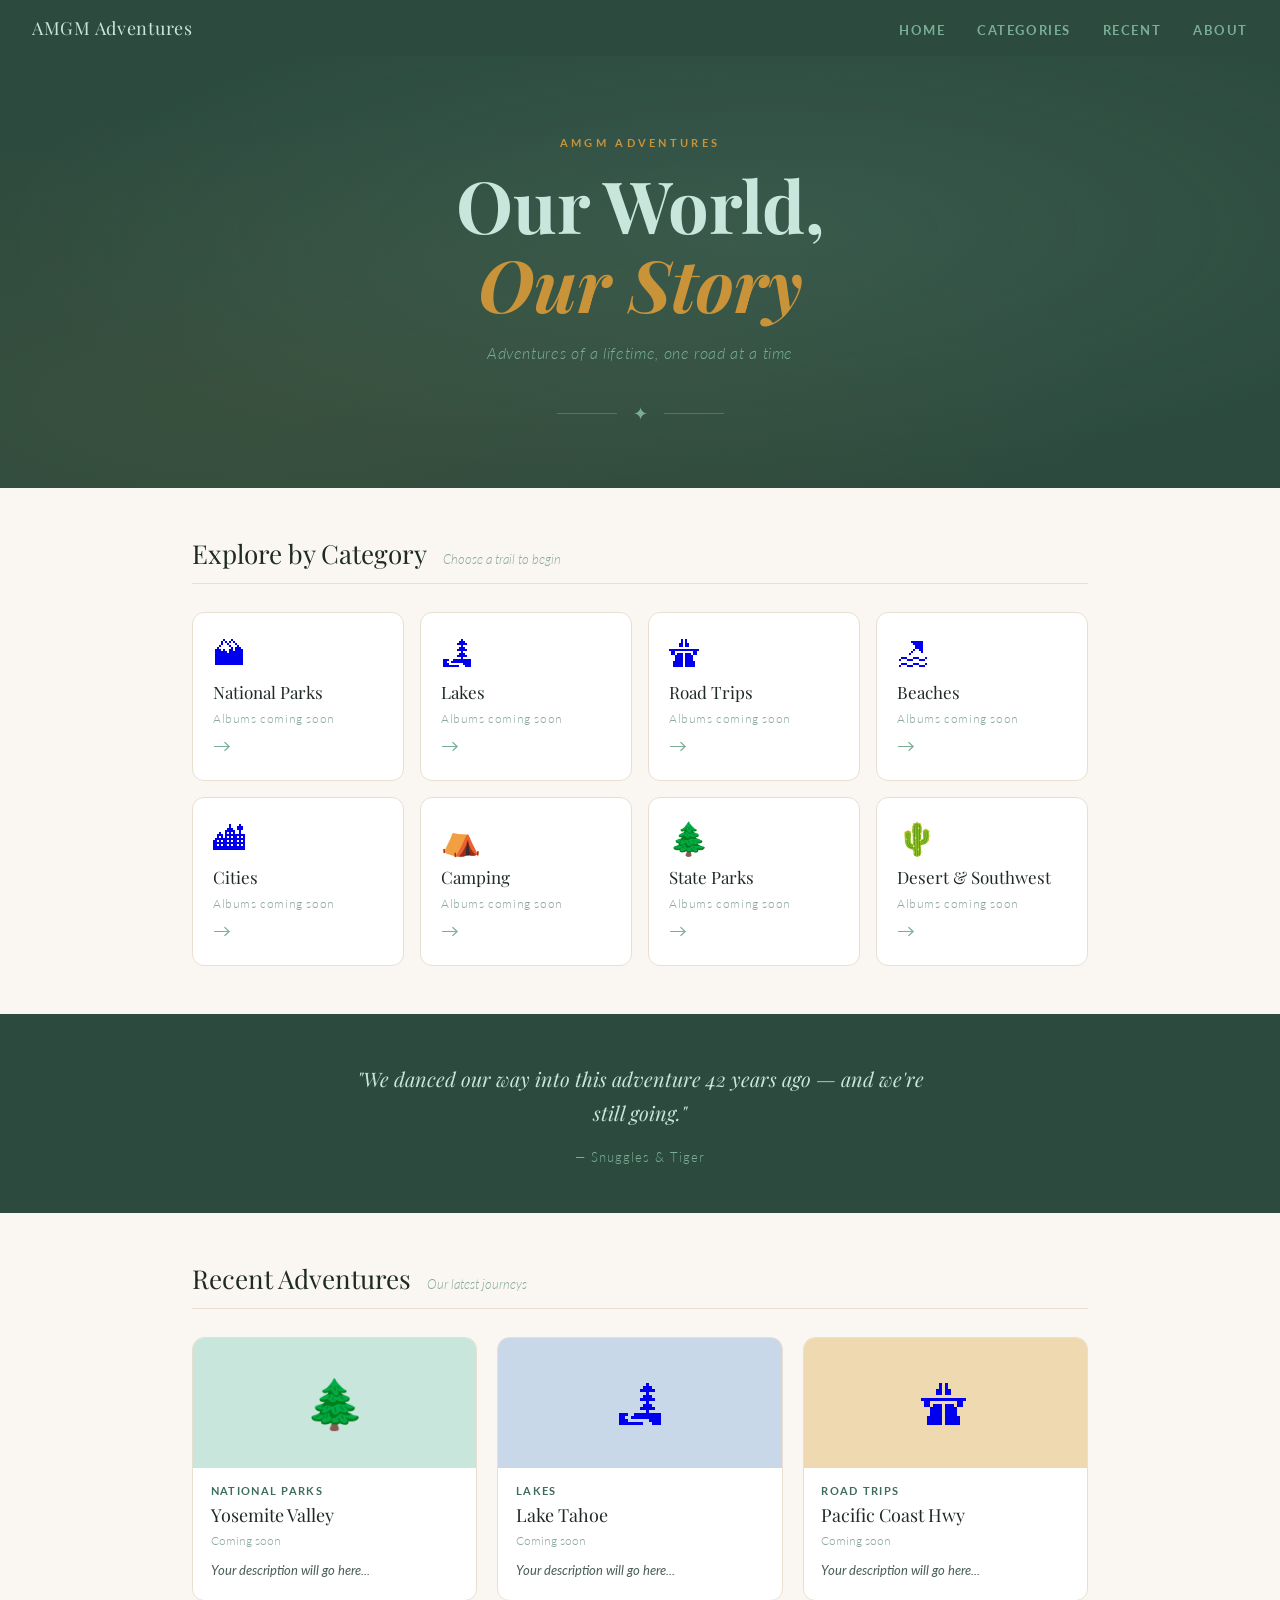
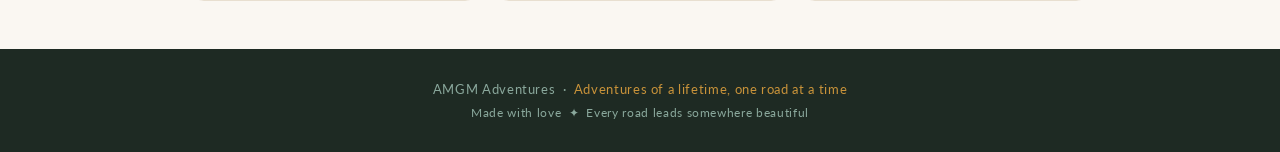
==== index.html @ d21c0413 "Update index.html" ====
<!doctype html>
<html lang="en">
  <head>
    <meta charset="UTF-8" />
    <meta name="viewport" content="width=device-width, initial-scale=1.0" />
    <title>AMGM Adventures</title>
    <link
      href="https://fonts.googleapis.com/css2?family=Playfair+Display:ital,wght@0,400;0,700;1,400&family=Lato:wght@300;400;700&display=swap"
      rel="stylesheet"
    />
    <link rel="stylesheet" href="css/styles.css" />
  </head>
  <body>
    <!-- NAV -->
    <nav>
      <a class="nav-brand" href="index.html">AMGM Adventures</a>
      <ul class="nav-links">
        <li><a href="index.html">Home</a></li>
        <li><a href="#categories">Categories</a></li>
        <li><a href="#recent">Recent</a></li>
        <li><a href="#about">About</a></li>
      </ul>
    </nav>

    <!-- HERO -->
    <header class="hero">
      <p class="hero-eyebrow">amgm adventures</p>
      <h1 class="hero-title">Our World,<br /><em>Our Story</em></h1>
      <p class="hero-tagline">Adventures of a lifetime, one road at a time</p>
      <div class="hero-divider">✦</div>
    </header>

    <!-- CATEGORIES -->
    <section class="section" id="categories">
      <div class="section-header">
        <h2 class="section-title">Explore by Category</h2>
        <span class="section-sub">Choose a trail to begin</span>
      </div>
      <div class="category-grid">
        <a class="cat-card" href="../amgmadventures/categories/national-parks.html">
          <span class="cat-icon">🏔</span>
          <span class="cat-name">National Parks</span>
          <span class="cat-count">Albums coming soon</span>
          <span class="cat-arrow">→</span>
        </a>
        <!--
        <a class="cat-card" href="categories/lakes.html">
        -->
        <a class="cat-card" href="undc.html">
          <span class="cat-icon">🏞</span>
          <span class="cat-name">Lakes</span>
          <span class="cat-count">Albums coming soon</span>
          <span class="cat-arrow">→</span>
        </a>
        <!-- <a class="cat-card" href="categories/road-trips.html"> -->
        <a class="cat-card" href="undc.html">
          <span class="cat-icon">🛣</span>
          <span class="cat-name">Road Trips</span>
          <span class="cat-count">Albums coming soon</span>
          <span class="cat-arrow">→</span>
        </a>
        <!--
        <a class="cat-card" href="categories/beaches.html">
        -->
        <a class="cat-card" href="undc.html">
          <span class="cat-icon">🏖</span>
          <span class="cat-name">Beaches</span>
          <span class="cat-count">Albums coming soon</span>
          <span class="cat-arrow">→</span>
        </a>
        <!--
        <a class="cat-card" href="categories/cities.html">
        -->
        <a class="cat-card" href="undc.html">
          <span class="cat-icon">🏙</span>
          <span class="cat-name">Cities</span>
          <span class="cat-count">Albums coming soon</span>
          <span class="cat-arrow">→</span>
        </a>
        <!--
        <a class="cat-card" href="categories/camping.html">
        -->
        <a class="cat-card" href="undc.html">
          <span class="cat-icon">⛺</span>
          <span class="cat-name">Camping</span>
          <span class="cat-count">Albums coming soon</span>
          <span class="cat-arrow">→</span>
        </a>
        <!--
        <a class="cat-card" href="categories/state-parks.html">
        -->
        <a class="cat-card" href="undc.html">
          <span class="cat-icon">🌲</span>
          <span class="cat-name">State Parks</span>
          <span class="cat-count">Albums coming soon</span>
          <span class="cat-arrow">→</span>
        </a>
        <!--
        <a class="cat-card" href="categories/desert-southwest.html">
        -->
        <a class="cat-card" href="undc.html">
          <span class="cat-icon">🌵</span>
          <span class="cat-name">Desert &amp; Southwest</span>
          <span class="cat-count">Albums coming soon</span>
          <span class="cat-arrow">→</span>
        </a>
      </div>
    </section>

    <!-- ABOUT STRIP -->
    <div class="about-strip" id="about">
      <p>
        "We danced our way into this adventure 42 years ago — and we're still
        going."
      </p>
      <small>— Snuggles &amp; Tiger</small>
    </div>

    <!-- RECENT -->
    <section class="section" id="recent">
      <div class="section-header">
        <h2 class="section-title">Recent Adventures</h2>
        <span class="section-sub">Our latest journeys</span>
      </div>
      <div class="recent-grid">
        <a class="recent-card" href="albums/yosemite.html">
          <div class="recent-thumb thumb-green">🌲</div>
          <div class="recent-body">
            <span class="recent-cat">National Parks</span>
            <span class="recent-name">Yosemite Valley</span>
            <span class="recent-date">Coming soon</span>
            <span class="recent-desc">Your description will go here...</span>
          </div>
        </a>
        <a class="recent-card" href="albums/lake-tahoe.html">
          <div class="recent-thumb thumb-blue">🏞</div>
          <div class="recent-body">
            <span class="recent-cat">Lakes</span>
            <span class="recent-name">Lake Tahoe</span>
            <span class="recent-date">Coming soon</span>
            <span class="recent-desc">Your description will go here...</span>
          </div>
        </a>
        <a class="recent-card" href="albums/pacific-coast-hwy.html">
          <div class="recent-thumb thumb-amber">🛣</div>
          <div class="recent-body">
            <span class="recent-cat">Road Trips</span>
            <span class="recent-name">Pacific Coast Hwy</span>
            <span class="recent-date">Coming soon</span>
            <span class="recent-desc">Your description will go here...</span>
          </div>
        </a>
      </div>
    </section>

    <!-- FOOTER -->
    <footer>
      <p>
        AMGM Adventures &nbsp;·&nbsp;
        <span>Adventures of a lifetime, one road at a time</span>
      </p>
      <p style="margin-top: 0.5rem; font-size: 12px">
        Made with love &nbsp;✦&nbsp; Every road leads somewhere beautiful
      </p>
    </footer>
  </body>
</html>
---- css/styles.css ----
*, *::before, *::after { box-sizing: border-box; margin: 0; padding: 0; }

    :root {
      --forest: #2C4A3E;
      --forest-light: #3D6B5C;
      --sage: #7AAE97;
      --mint: #C8E6DC;
      --cream: #FAF7F2;
      --sand: #E8DFD0;
      --bark: #6B4F3A;
      --bark-light: #8C6B50;
      --gold: #C9933A;
      --text-dark: #1E2A23;
      --text-mid: #4A5E54;
      --text-light: #8AA89C;
    }

    html { scroll-behavior: smooth; }

    body {
      font-family: 'Lato', sans-serif;
      background: var(--cream);
      color: var(--text-dark);
      min-height: 100vh;
    }

    /* ── NAV ── */
    nav {
      position: sticky;
      top: 0;
      z-index: 100;
      background: var(--forest);
      padding: 0 2rem;
      display: flex;
      align-items: center;
      justify-content: space-between;
      height: 56px;
    }

    .nav-brand {
      font-family: 'Playfair Display', serif;
      font-size: 18px;
      color: var(--mint);
      letter-spacing: 0.04em;
      text-decoration: none;
    }

    .nav-links {
      display: flex;
      gap: 2rem;
      list-style: none;
    }

    .nav-links a {
      font-size: 13px;
      font-weight: 700;
      letter-spacing: 0.12em;
      text-transform: uppercase;
      color: var(--sage);
      text-decoration: none;
      transition: color 0.2s;
    }

    .nav-links a:hover { color: var(--mint); }

    /* ── HERO ── */
    .hero {
      background: var(--forest);
      padding: 5rem 2rem 4rem;
      text-align: center;
      position: relative;
      overflow: hidden;
    }

    .hero::before {
      content: '';
      position: absolute;
      inset: 0;
      background: radial-gradient(ellipse at 60% 40%, rgba(122,174,151,0.15) 0%, transparent 70%),
                  radial-gradient(ellipse at 20% 80%, rgba(201,147,58,0.08) 0%, transparent 60%);
      pointer-events: none;
    }

    .hero-eyebrow {
      font-size: 11px;
      font-weight: 700;
      letter-spacing: 0.3em;
      text-transform: uppercase;
      color: var(--gold);
      margin-bottom: 1rem;
    }

    .hero-title {
      font-family: 'Playfair Display', serif;
      font-size: clamp(42px, 8vw, 72px);
      font-weight: 700;
      color: var(--mint);
      line-height: 1.1;
      margin-bottom: 1.25rem;
    }

    .hero-title em {
      font-style: italic;
      color: var(--gold);
    }

    .hero-tagline {
      font-size: 16px;
      font-weight: 300;
      color: var(--sage);
      letter-spacing: 0.04em;
      font-style: italic;
      margin-bottom: 2.5rem;
    }

    .hero-divider {
      display: flex;
      align-items: center;
      justify-content: center;
      gap: 1rem;
      color: var(--sage);
      font-size: 18px;
      opacity: 0.5;
    }

    .hero-divider::before,
    .hero-divider::after {
      content: '';
      display: block;
      width: 60px;
      height: 1px;
      background: var(--sage);
      opacity: 0.4;
    }

    /* ── SECTION WRAPPER ── */
    .section {
      max-width: 960px;
      margin: 0 auto;
      padding: 3rem 2rem;
    }

    .section-header {
      display: flex;
      align-items: baseline;
      gap: 1rem;
      margin-bottom: 1.75rem;
      padding-bottom: 0.75rem;
      border-bottom: 1px solid var(--sand);
    }

    .section-title {
      font-family: 'Playfair Display', serif;
      font-size: 26px;
      font-weight: 400;
      color: var(--text-dark);
    }

    .section-sub {
      font-size: 13px;
      color: var(--text-light);
      font-weight: 300;
      font-style: italic;
    }

    /* ── CATEGORY GRID ── */
    .category-grid {
      display: grid;
      grid-template-columns: repeat(auto-fill, minmax(200px, 1fr));
      gap: 16px;
    }

    .cat-card {
      background: #fff;
      border: 1px solid var(--sand);
      border-radius: 12px;
      padding: 1.5rem 1.25rem;
      text-decoration: none;
      display: flex;
      flex-direction: column;
      align-items: flex-start;
      gap: 0.5rem;
      transition: transform 0.2s, box-shadow 0.2s, border-color 0.2s;
      cursor: pointer;
    }

    .cat-card:hover {
      transform: translateY(-3px);
      box-shadow: 0 8px 24px rgba(44,74,62,0.10);
      border-color: var(--sage);
    }

    .cat-icon {
      font-size: 32px;
      line-height: 1;
      margin-bottom: 0.25rem;
    }

    .cat-name {
      font-family: 'Playfair Display', serif;
      font-size: 17px;
      color: var(--text-dark);
      font-weight: 400;
    }

    .cat-count {
      font-size: 12px;
      color: var(--text-light);
      font-weight: 300;
      letter-spacing: 0.05em;
    }

    .cat-arrow {
      margin-top: auto;
      font-size: 18px;
      color: var(--sage);
      transition: transform 0.2s;
    }

    .cat-card:hover .cat-arrow { transform: translateX(4px); }

    /* ── ABOUT STRIP ── */
    .about-strip {
      background: var(--forest);
      color: var(--mint);
      padding: 3rem 2rem;
      text-align: center;
    }

    .about-strip p {
      font-family: 'Playfair Display', serif;
      font-size: 20px;
      font-style: italic;
      max-width: 600px;
      margin: 0 auto 1rem;
      line-height: 1.7;
      color: var(--mint);
    }

    .about-strip small {
      font-size: 13px;
      color: var(--sage);
      font-weight: 300;
      letter-spacing: 0.08em;
    }

    /* ── RECENT ── */
    .recent-grid {
      display: grid;
      grid-template-columns: repeat(auto-fill, minmax(260px, 1fr));
      gap: 20px;
    }

    .recent-card {
      background: #fff;
      border: 1px solid var(--sand);
      border-radius: 12px;
      overflow: hidden;
      text-decoration: none;
      transition: transform 0.2s, box-shadow 0.2s;
      display: flex;
      flex-direction: column;
    }

    .recent-card:hover {
      transform: translateY(-3px);
      box-shadow: 0 8px 24px rgba(44,74,62,0.10);
    }

    .recent-thumb {
      height: 130px;
      display: flex;
      align-items: center;
      justify-content: center;
      font-size: 48px;
    }

    .thumb-green { background: #C8E6DC; }
    .thumb-blue  { background: #C8D8E8; }
    .thumb-amber { background: #EFD9B0; }
    .thumb-bark  { background: #DDD0C0; }

    .recent-body { padding: 1rem 1.1rem 1.25rem; flex: 1; display: flex; flex-direction: column; gap: 0.35rem; }

    .recent-cat {
      font-size: 11px;
      font-weight: 700;
      letter-spacing: 0.12em;
      text-transform: uppercase;
      color: var(--forest-light);
    }

    .recent-name {
      font-family: 'Playfair Display', serif;
      font-size: 18px;
      color: var(--text-dark);
    }

    .recent-date {
      font-size: 12px;
      color: var(--text-light);
      font-weight: 300;
    }

    .recent-desc {
      font-size: 13px;
      color: var(--text-mid);
      line-height: 1.6;
      margin-top: 0.4rem;
      font-style: italic;
    }

    /* ── FOOTER ── */
    footer {
      background: var(--text-dark);
      color: var(--text-light);
      text-align: center;
      padding: 2rem;
      font-size: 13px;
      letter-spacing: 0.05em;
    }

    footer span { color: var(--gold); }

    /* ── ANIMATIONS ── */
    @keyframes fadeUp {
      from { opacity: 0; transform: translateY(20px); }
      to   { opacity: 1; transform: translateY(0); }
    }

    .hero-eyebrow { animation: fadeUp 0.6s ease both; }
    .hero-title   { animation: fadeUp 0.6s 0.15s ease both; }
    .hero-tagline { animation: fadeUp 0.6s 0.3s ease both; }
    .hero-divider { animation: fadeUp 0.6s 0.45s ease both; }

       *,
      *::before,
      *::after {
        box-sizing: border-box;
        margin: 0;
        padding: 0;
      }

      :root {
        --forest: #2c4a3e;
        --forest-light: #3d6b5c;
        --sage: #7aae97;
        --mint: #c8e6dc;
        --cream: #faf7f2;
        --sand: #e8dfd0;
        --bark: #6b4f3a;
        --bark-light: #8c6b50;
        --gold: #c9933a;
        --text-dark: #1e2a23;
        --text-mid: #4a5e54;
        --text-light: #8aa89c;
      }

      html {
        scroll-behavior: smooth;
      }

      body {
        font-family: "Lato", sans-serif;
        background: var(--cream);
        color: var(--text-dark);
        min-height: 100vh;
      }

      /* ── NAV ── */
      nav {
        position: sticky;
        top: 0;
        z-index: 100;
        background: var(--forest);
        padding: 0 2rem;
        display: flex;
        align-items: center;
        justify-content: space-between;
        height: 56px;
      }

      .nav-brand {
        font-family: "Playfair Display", serif;
        font-size: 18px;
        color: var(--mint);
        letter-spacing: 0.04em;
        text-decoration: none;
      }

      .nav-links {
        display: flex;
        gap: 2rem;
        list-style: none;
      }

      .nav-links a {
        font-size: 13px;
        font-weight: 700;
        letter-spacing: 0.12em;
        text-transform: uppercase;
        color: var(--sage);
        text-decoration: none;
        transition: color 0.2s;
      }

      .nav-links a:hover {
        color: var(--mint);
      }

      /* ── PAGE HERO ── */
      .page-hero {
        background: var(--forest);
        padding: 3.5rem 2rem 3rem;
        position: relative;
        overflow: hidden;
      }

      .page-hero::before {
        content: "";
        position: absolute;
        inset: 0;
        background: radial-gradient(
          ellipse at 70% 50%,
          rgba(122, 174, 151, 0.12) 0%,
          transparent 70%
        );
        pointer-events: none;
      }

      .breadcrumb {
        font-size: 12px;
        font-weight: 700;
        letter-spacing: 0.15em;
        text-transform: uppercase;
        color: var(--gold);
        margin-bottom: 0.75rem;
      }

      .breadcrumb a {
        color: var(--sage);
        text-decoration: none;
      }

      .breadcrumb a:hover {
        color: var(--mint);
      }

      .page-hero h1 {
        font-family: "Playfair Display", serif;
        font-size: clamp(32px, 6vw, 56px);
        font-weight: 700;
        color: var(--mint);
        line-height: 1.1;
        margin-bottom: 0.75rem;
      }

      .page-hero p {
        font-size: 15px;
        color: var(--sage);
        font-style: italic;
        font-weight: 300;
        max-width: 520px;
      }

      /* ── MAIN CONTENT ── */
      .main {
        max-width: 960px;
        margin: 0 auto;
        padding: 3rem 2rem;
      }

      .albums-header {
        display: flex;
        align-items: baseline;
        justify-content: space-between;
        margin-bottom: 1.75rem;
        padding-bottom: 0.75rem;
        border-bottom: 1px solid var(--sand);
      }

      .albums-title {
        font-family: "Playfair Display", serif;
        font-size: 22px;
        font-weight: 400;
        color: var(--text-dark);
      }

      .albums-count {
        font-size: 13px;
        color: var(--text-light);
        font-style: italic;
      }

      /* ── ALBUM GRID ── */
      .album-grid {
        display: grid;
        grid-template-columns: repeat(auto-fill, minmax(280px, 1fr));
        gap: 24px;
      }

      .album-card {
        background: #fff;
        border: 1px solid var(--sand);
        border-radius: 14px;
        overflow: hidden;
        text-decoration: none;
        display: flex;
        flex-direction: column;
        transition:
          transform 0.2s,
          box-shadow 0.2s;
      }

      .album-card:hover {
        transform: translateY(-4px);
        box-shadow: 0 12px 32px rgba(44, 74, 62, 0.12);
      }

      /* Photo area — replace background + emoji with a real <img> when you have photos */
      .album-cover {
        height: 180px;
        display: flex;
        align-items: center;
        justify-content: center;
        font-size: 56px;
        position: relative;
      }

      .cover-green {
        background: #c8e6dc;
      }
      .cover-stone {
        background: #d8d0c4;
      }
      .cover-sky {
        background: #c4d8e8;
      }
      .cover-amber {
        background: #efd9b0;
      }
      .cover-rust {
        background: #e8c8b0;
      }

      .album-cover img {
        width: 100%;
        height: 100%;
        object-fit: cover;
        position: absolute;
        inset: 0;
      }

      .photo-count-badge {
        position: absolute;
        bottom: 10px;
        right: 12px;
        background: rgba(30, 42, 35, 0.75);
        color: #fff;
        font-size: 11px;
        font-weight: 700;
        letter-spacing: 0.08em;
        padding: 3px 9px;
        border-radius: 20px;
        backdrop-filter: blur(4px);
      }

      .album-body {
        padding: 1.1rem 1.25rem 1.4rem;
        flex: 1;
        display: flex;
        flex-direction: column;
        gap: 0.3rem;
      }

      .album-date {
        font-size: 11px;
        font-weight: 700;
        letter-spacing: 0.12em;
        text-transform: uppercase;
        color: var(--gold);
      }

      .album-name {
        font-family: "Playfair Display", serif;
        font-size: 20px;
        color: var(--text-dark);
        font-weight: 400;
        line-height: 1.2;
      }

      .album-location {
        font-size: 12px;
        color: var(--text-light);
        font-weight: 300;
        margin-bottom: 0.5rem;
      }

      .album-desc {
        font-size: 13px;
        color: var(--text-mid);
        line-height: 1.65;
        font-style: italic;
        flex: 1;
      }

      .album-link {
        margin-top: 1rem;
        font-size: 13px;
        font-weight: 700;
        letter-spacing: 0.08em;
        text-transform: uppercase;
        color: var(--forest-light);
        display: flex;
        align-items: center;
        gap: 6px;
        transition: gap 0.2s;
      }

      .album-card:hover .album-link {
        gap: 10px;
      }

      /* ── HOW TO ADD MORE ── */
      .add-tip {
        margin-top: 3rem;
        background: #fff;
        border: 1px dashed var(--sage);
        border-radius: 14px;
        padding: 1.75rem 2rem;
        text-align: center;
      }

      .add-tip h3 {
        font-family: "Playfair Display", serif;
        font-size: 18px;
        color: var(--forest);
        margin-bottom: 0.5rem;
      }

      .add-tip p {
        font-size: 14px;
        color: var(--text-mid);
        line-height: 1.7;
        max-width: 480px;
        margin: 0 auto;
      }

      .add-tip code {
        font-size: 12px;
        background: var(--cream);
        border: 1px solid var(--sand);
        padding: 2px 7px;
        border-radius: 4px;
        color: var(--bark);
        font-family: monospace;
      }

      /* ── BACK LINK ── */
      .back-bar {
        max-width: 960px;
        margin: 0 auto;
        padding: 0 2rem 2rem;
      }

      .back-link {
        font-size: 13px;
        font-weight: 700;
        letter-spacing: 0.1em;
        text-transform: uppercase;
        color: var(--forest-light);
        text-decoration: none;
        display: inline-flex;
        align-items: center;
        gap: 6px;
        transition: gap 0.2s;
      }

      .back-link:hover {
        gap: 10px;
      }

      /* ── FOOTER ── */
      footer {
        background: var(--text-dark);
        color: var(--text-light);
        text-align: center;
        padding: 2rem;
        font-size: 13px;
        letter-spacing: 0.05em;
      }

      footer span {
        color: var(--gold);
      }

      /* ── ANIMATION ── */
      @keyframes fadeUp {
        from {
          opacity: 0;
          transform: translateY(16px);
        }
        to {
          opacity: 1;
          transform: translateY(0);
        }
      }

      .album-card {
        animation: fadeUp 0.5s ease both;
      }

      .album-card:nth-child(1) {
        animation-delay: 0.05s;
      }
      .album-card:nth-child(2) {
        animation-delay: 0.15s;
      }
      .album-card:nth-child(3) {
        animation-delay: 0.25s;
      }
      .album-card:nth-child(4) {
        animation-delay: 0.35s;
      }

          *, *::before, *::after { box-sizing: border-box; margin: 0; padding: 0; }

    :root {
      --forest: #2C4A3E;
      --forest-light: #3D6B5C;
      --sage: #7AAE97;
      --mint: #C8E6DC;
      --cream: #FAF7F2;
      --sand: #E8DFD0;
      --gold: #C9933A;
      --text-dark: #1E2A23;
      --text-mid: #4A5E54;
      --text-light: #8AA89C;
    }

    html { scroll-behavior: smooth; }

    body {
      font-family: 'Lato', sans-serif;
      background: var(--cream);
      color: var(--text-dark);
      min-height: 100vh;
    }

    /* ── NAV ── */
    nav {
      position: sticky;
      top: 0;
      z-index: 100;
      background: var(--forest);
      padding: 0 2rem;
      display: flex;
      align-items: center;
      justify-content: space-between;
      height: 56px;
    }

    .nav-brand {
      font-family: 'Playfair Display', serif;
      font-size: 18px;
      color: var(--mint);
      letter-spacing: 0.04em;
      text-decoration: none;
    }

    .nav-links {
      display: flex;
      gap: 2rem;
      list-style: none;
    }

    .nav-links a {
      font-size: 13px;
      font-weight: 700;
      letter-spacing: 0.12em;
      text-transform: uppercase;
      color: var(--sage);
      text-decoration: none;
      transition: color 0.2s;
    }

    .nav-links a:hover { color: var(--mint); }

    /* ── PAGE HERO ── */
    .page-hero {
      background: var(--forest);
      padding: 3.5rem 2rem 3rem;
      position: relative;
      overflow: hidden;
    }

    .page-hero::before {
      content: '';
      position: absolute;
      inset: 0;
      background: radial-gradient(ellipse at 70% 50%, rgba(122,174,151,0.12) 0%, transparent 70%);
      pointer-events: none;
    }

    .breadcrumb {
      font-size: 12px;
      font-weight: 700;
      letter-spacing: 0.15em;
      text-transform: uppercase;
      color: var(--gold);
      margin-bottom: 0.75rem;
    }

    .breadcrumb a {
      color: var(--sage);
      text-decoration: none;
    }

    .breadcrumb a:hover { color: var(--mint); }

    .page-hero h1 {
      font-family: 'Playfair Display', serif;
      font-size: clamp(30px, 5vw, 52px);
      font-weight: 700;
      color: var(--mint);
      line-height: 1.1;
      margin-bottom: 0.6rem;
    }

    .hero-meta {
      display: flex;
      align-items: center;
      gap: 1.5rem;
      flex-wrap: wrap;
      margin-top: 0.75rem;
    }

    .hero-meta span {
      font-size: 13px;
      color: var(--sage);
      font-weight: 300;
      display: flex;
      align-items: center;
      gap: 6px;
    }

    .hero-meta strong {
      color: var(--mint);
      font-weight: 400;
    }

    /* ── TRIP NOTES ── */
    .trip-notes {
      max-width: 960px;
      margin: 0 auto;
      padding: 2.5rem 2rem 0;
    }

    .notes-card {
      background: #fff;
      border: 1px solid var(--sand);
      border-left: 4px solid var(--sage);
      border-radius: 0 12px 12px 0;
      padding: 1.5rem 1.75rem;
    }

    .notes-label {
      font-size: 11px;
      font-weight: 700;
      letter-spacing: 0.18em;
      text-transform: uppercase;
      color: var(--gold);
      margin-bottom: 0.5rem;
    }

    .notes-text {
      font-family: 'Playfair Display', serif;
      font-size: 17px;
      font-style: italic;
      color: var(--text-mid);
      line-height: 1.75;
    }

    /* ── MAIN ── */
    .main {
      max-width: 960px;
      margin: 0 auto;
      padding: 2.5rem 2rem 3rem;
    }

    .gallery-header {
      display: flex;
      align-items: baseline;
      justify-content: space-between;
      margin-bottom: 1.75rem;
      padding-bottom: 0.75rem;
      border-bottom: 1px solid var(--sand);
    }

    .gallery-title {
      font-family: 'Playfair Display', serif;
      font-size: 22px;
      font-weight: 400;
    }

    .gallery-count {
      font-size: 13px;
      color: var(--text-light);
      font-style: italic;
    }

    /* ── PHOTO GRID ── */
    .photo-grid {
      display: grid;
      grid-template-columns: repeat(auto-fill, minmax(260px, 1fr));
      gap: 24px;
    }

    .photo-card {
      background: #fff;
      border: 1px solid var(--sand);
      border-radius: 12px;
      overflow: hidden;
      transition: transform 0.2s, box-shadow 0.2s;
      cursor: pointer;
    }

    .photo-card:hover {
      transform: translateY(-3px);
      box-shadow: 0 10px 28px rgba(44,74,62,0.11);
    }

    /* ── REAL PHOTO ── */
    .photo-img {
      width: 100%;
      height: 220px;
      object-fit: cover;
      display: block;
    }

    /* ── PLACEHOLDER (used until you have a real photo) ── */
    .photo-placeholder {
      height: 220px;
      display: flex;
      align-items: center;
      justify-content: center;
      font-size: 52px;
    }

    .ph-green  { background: #C8E6DC; }
    .ph-sky    { background: #C4D8E8; }
    .ph-stone  { background: #D8D0C4; }
    .ph-amber  { background: #EFD9B0; }
    .ph-dusk   { background: #DDD0E0; }
    .ph-rust   { background: #E8C8B0; }

    .photo-body {
      padding: 1rem 1.1rem 1.25rem;
    }

    .photo-date {
      font-size: 11px;
      font-weight: 700;
      letter-spacing: 0.12em;
      text-transform: uppercase;
      color: var(--gold);
      margin-bottom: 0.3rem;
    }

    .photo-title {
      font-family: 'Playfair Display', serif;
      font-size: 17px;
      color: var(--text-dark);
      margin-bottom: 0.4rem;
      line-height: 1.3;
    }

    .photo-desc {
      font-size: 13px;
      color: var(--text-mid);
      line-height: 1.65;
      font-style: italic;
    }

    /* ── LIGHTBOX ── */
    .lightbox {
      display: none;
      position: fixed;
      inset: 0;
      background: rgba(20, 30, 24, 0.92);
      z-index: 999;
      align-items: center;
      justify-content: center;
      flex-direction: column;
      padding: 2rem;
    }

    .lightbox.open { display: flex; }

    .lightbox-inner {
      max-width: 820px;
      width: 100%;
      text-align: center;
    }

    .lightbox-inner img {
      max-width: 100%;
      max-height: 65vh;
      object-fit: contain;
      border-radius: 8px;
      display: block;
      margin: 0 auto;
    }

    .lightbox-emoji {
      font-size: 80px;
      height: 200px;
      display: flex;
      align-items: center;
      justify-content: center;
    }

    .lightbox-caption {
      margin-top: 1.25rem;
      text-align: center;
    }

    .lightbox-caption strong {
      display: block;
      font-family: 'Playfair Display', serif;
      font-size: 20px;
      color: var(--mint);
      margin-bottom: 0.3rem;
    }

    .lightbox-caption span {
      font-size: 14px;
      color: var(--sage);
      font-style: italic;
    }

    .lightbox-close {
      position: fixed;
      top: 1.5rem;
      right: 1.5rem;
      background: none;
      border: 1px solid var(--sage);
      color: var(--sage);
      font-size: 20px;
      width: 40px;
      height: 40px;
      border-radius: 50%;
      cursor: pointer;
      display: flex;
      align-items: center;
      justify-content: center;
      transition: background 0.2s;
    }

    .lightbox-close:hover { background: rgba(122,174,151,0.15); }

    /* ── BACK ── */
    .back-bar {
      max-width: 960px;
      margin: 0 auto;
      padding: 0 2rem 2.5rem;
    }

    .back-link {
      font-size: 13px;
      font-weight: 700;
      letter-spacing: 0.1em;
      text-transform: uppercase;
      color: var(--forest-light);
      text-decoration: none;
      display: inline-flex;
      align-items: center;
      gap: 6px;
      transition: gap 0.2s;
    }

    .back-link:hover { gap: 10px; }

    /* ── FOOTER ── */
    footer {
      background: var(--text-dark);
      color: var(--text-light);
      text-align: center;
      padding: 2rem;
      font-size: 13px;
      letter-spacing: 0.05em;
    }

    footer span { color: var(--gold); }

    /* ── ANIMATION ── */
    @keyframes fadeUp {
      from { opacity: 0; transform: translateY(16px); }
      to   { opacity: 1; transform: translateY(0); }
    }

    .photo-card { animation: fadeUp 0.5s ease both; }
    .photo-card:nth-child(1) { animation-delay: 0.05s; }
    .photo-card:nth-child(2) { animation-delay: 0.12s; }
    .photo-card:nth-child(3) { animation-delay: 0.19s; }
    .photo-card:nth-child(4) { animation-delay: 0.26s; }
    .photo-card:nth-child(5) { animation-delay: 0.33s; }
    .photo-card:nth-child(6) { animation-delay: 0.40s; }
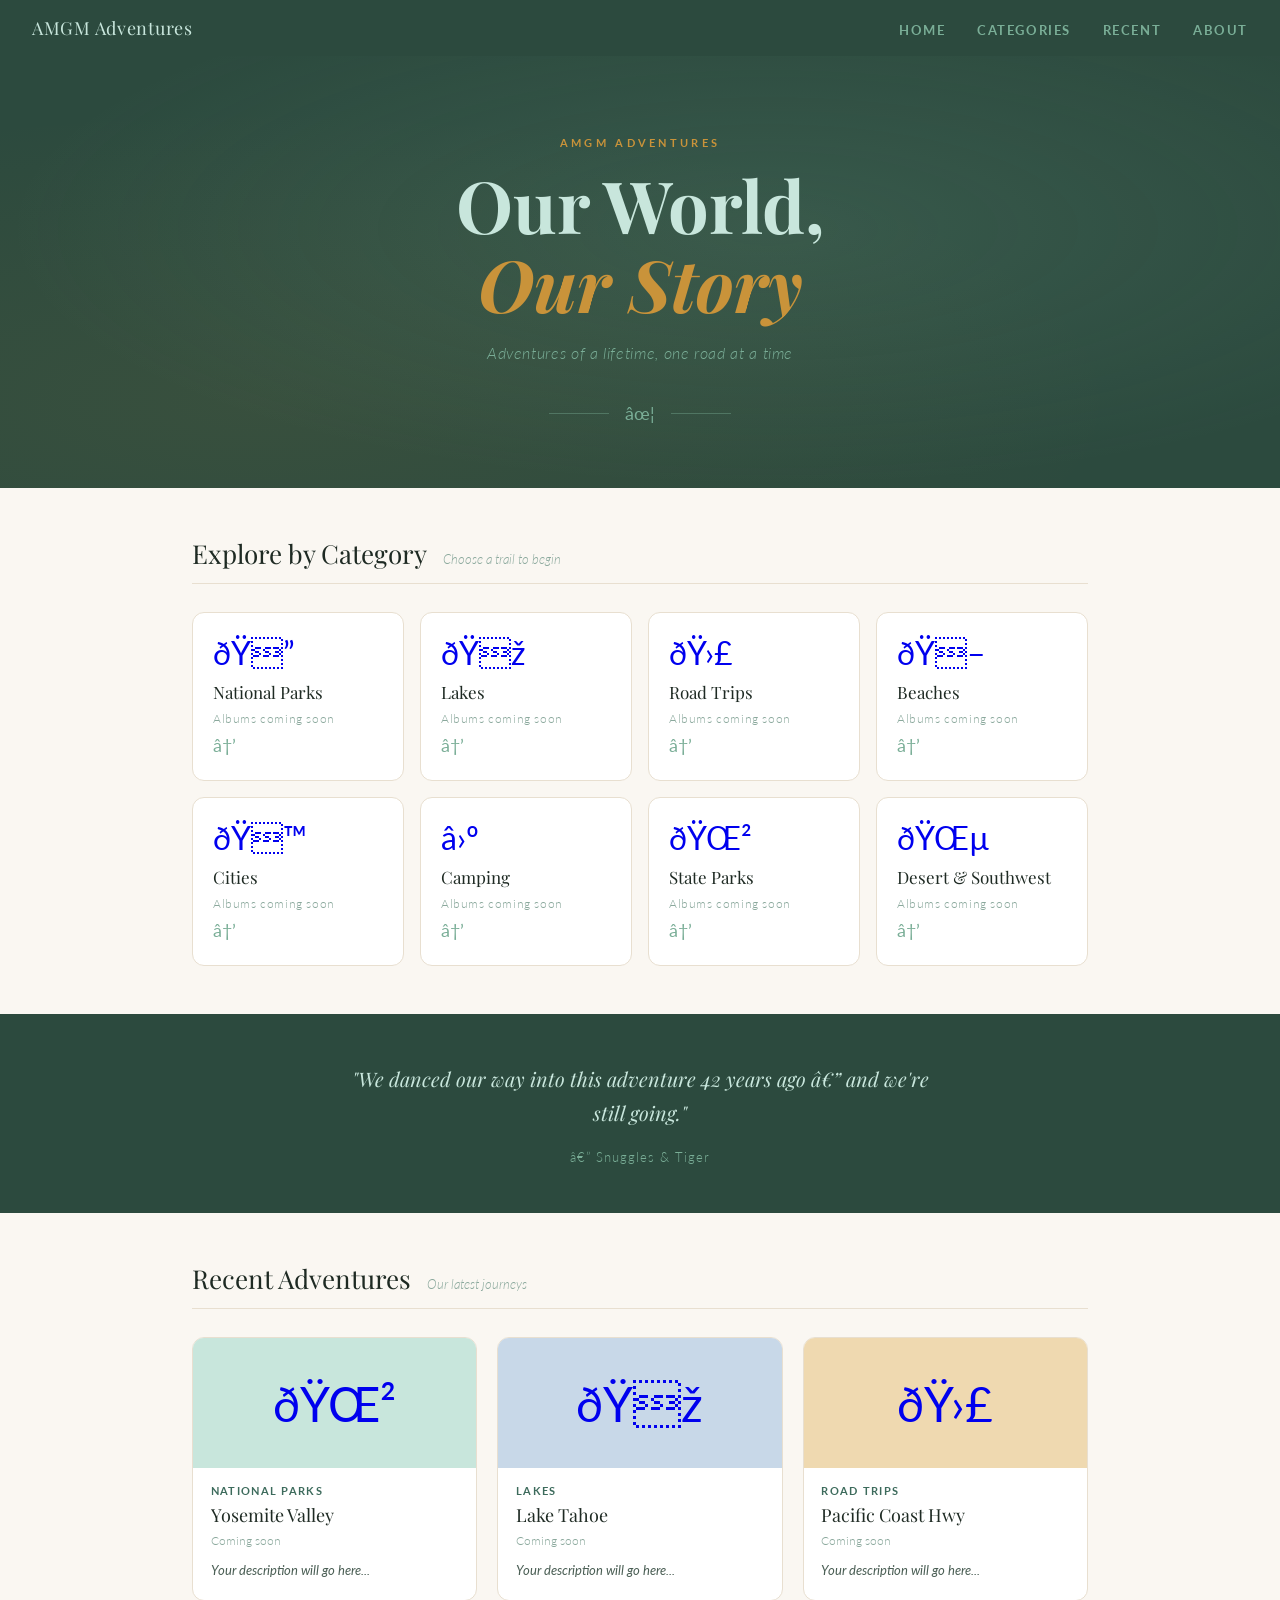
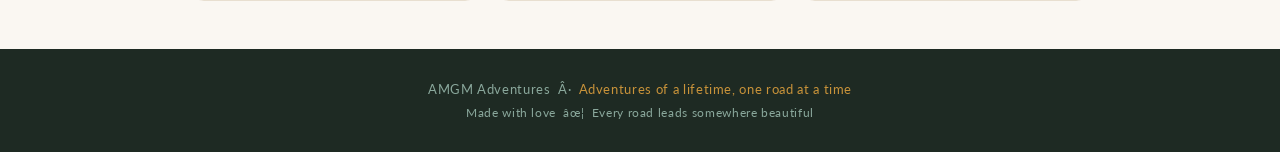
==== commit 90592cfc: "Updating the correct website" ====
--- a/index.html
+++ b/index.html
@@ -27,7 +27,7 @@
       <p class="hero-eyebrow">amgm adventures</p>
       <h1 class="hero-title">Our World,<br /><em>Our Story</em></h1>
       <p class="hero-tagline">Adventures of a lifetime, one road at a time</p>
-      <div class="hero-divider">✦</div>
+      <div class="hero-divider">âœ¦</div>
     </header>
 
     <!-- CATEGORIES -->
@@ -37,72 +37,72 @@
         <span class="section-sub">Choose a trail to begin</span>
       </div>
       <div class="category-grid">
-        <a class="cat-card" href="../amgmadventures/categories/national-parks.html">
-          <span class="cat-icon">🏔</span>
+        <a class="cat-card" href="categories/national-parks.html">
+          <span class="cat-icon">ðŸ”</span>
           <span class="cat-name">National Parks</span>
           <span class="cat-count">Albums coming soon</span>
-          <span class="cat-arrow">→</span>
+          <span class="cat-arrow">â†’</span>
         </a>
         <!--
         <a class="cat-card" href="categories/lakes.html">
         -->
         <a class="cat-card" href="undc.html">
-          <span class="cat-icon">🏞</span>
+          <span class="cat-icon">ðŸž</span>
           <span class="cat-name">Lakes</span>
           <span class="cat-count">Albums coming soon</span>
-          <span class="cat-arrow">→</span>
+          <span class="cat-arrow">â†’</span>
         </a>
         <!-- <a class="cat-card" href="categories/road-trips.html"> -->
         <a class="cat-card" href="undc.html">
-          <span class="cat-icon">🛣</span>
+          <span class="cat-icon">ðŸ›£</span>
           <span class="cat-name">Road Trips</span>
           <span class="cat-count">Albums coming soon</span>
-          <span class="cat-arrow">→</span>
+          <span class="cat-arrow">â†’</span>
         </a>
         <!--
         <a class="cat-card" href="categories/beaches.html">
         -->
         <a class="cat-card" href="undc.html">
-          <span class="cat-icon">🏖</span>
+          <span class="cat-icon">ðŸ–</span>
           <span class="cat-name">Beaches</span>
           <span class="cat-count">Albums coming soon</span>
-          <span class="cat-arrow">→</span>
+          <span class="cat-arrow">â†’</span>
         </a>
         <!--
         <a class="cat-card" href="categories/cities.html">
         -->
         <a class="cat-card" href="undc.html">
-          <span class="cat-icon">🏙</span>
+          <span class="cat-icon">ðŸ™</span>
           <span class="cat-name">Cities</span>
           <span class="cat-count">Albums coming soon</span>
-          <span class="cat-arrow">→</span>
+          <span class="cat-arrow">â†’</span>
         </a>
         <!--
         <a class="cat-card" href="categories/camping.html">
         -->
         <a class="cat-card" href="undc.html">
-          <span class="cat-icon">⛺</span>
+          <span class="cat-icon">â›º</span>
           <span class="cat-name">Camping</span>
           <span class="cat-count">Albums coming soon</span>
-          <span class="cat-arrow">→</span>
+          <span class="cat-arrow">â†’</span>
         </a>
         <!--
         <a class="cat-card" href="categories/state-parks.html">
         -->
         <a class="cat-card" href="undc.html">
-          <span class="cat-icon">🌲</span>
+          <span class="cat-icon">ðŸŒ²</span>
           <span class="cat-name">State Parks</span>
           <span class="cat-count">Albums coming soon</span>
-          <span class="cat-arrow">→</span>
+          <span class="cat-arrow">â†’</span>
         </a>
         <!--
         <a class="cat-card" href="categories/desert-southwest.html">
         -->
         <a class="cat-card" href="undc.html">
-          <span class="cat-icon">🌵</span>
+          <span class="cat-icon">ðŸŒµ</span>
           <span class="cat-name">Desert &amp; Southwest</span>
           <span class="cat-count">Albums coming soon</span>
-          <span class="cat-arrow">→</span>
+          <span class="cat-arrow">â†’</span>
         </a>
       </div>
     </section>
@@ -110,10 +110,10 @@
     <!-- ABOUT STRIP -->
     <div class="about-strip" id="about">
       <p>
-        "We danced our way into this adventure 42 years ago — and we're still
+        "We danced our way into this adventure 42 years ago â€” and we're still
         going."
       </p>
-      <small>— Snuggles &amp; Tiger</small>
+      <small>â€” Snuggles &amp; Tiger</small>
     </div>
 
     <!-- RECENT -->
@@ -124,7 +124,7 @@
       </div>
       <div class="recent-grid">
         <a class="recent-card" href="albums/yosemite.html">
-          <div class="recent-thumb thumb-green">🌲</div>
+          <div class="recent-thumb thumb-green">ðŸŒ²</div>
           <div class="recent-body">
             <span class="recent-cat">National Parks</span>
             <span class="recent-name">Yosemite Valley</span>
@@ -133,7 +133,7 @@
           </div>
         </a>
         <a class="recent-card" href="albums/lake-tahoe.html">
-          <div class="recent-thumb thumb-blue">🏞</div>
+          <div class="recent-thumb thumb-blue">ðŸž</div>
           <div class="recent-body">
             <span class="recent-cat">Lakes</span>
             <span class="recent-name">Lake Tahoe</span>
@@ -142,7 +142,7 @@
           </div>
         </a>
         <a class="recent-card" href="albums/pacific-coast-hwy.html">
-          <div class="recent-thumb thumb-amber">🛣</div>
+          <div class="recent-thumb thumb-amber">ðŸ›£</div>
           <div class="recent-body">
             <span class="recent-cat">Road Trips</span>
             <span class="recent-name">Pacific Coast Hwy</span>
@@ -156,11 +156,11 @@
     <!-- FOOTER -->
     <footer>
       <p>
-        AMGM Adventures &nbsp;·&nbsp;
+        AMGM Adventures &nbsp;Â·&nbsp;
         <span>Adventures of a lifetime, one road at a time</span>
       </p>
       <p style="margin-top: 0.5rem; font-size: 12px">
-        Made with love &nbsp;✦&nbsp; Every road leads somewhere beautiful
+        Made with love &nbsp;âœ¦&nbsp; Every road leads somewhere beautiful
       </p>
     </footer>
   </body>
--- a/css/styles.css
+++ b/css/styles.css
@@ -1,1108 +1,1108 @@
- *, *::before, *::after { box-sizing: border-box; margin: 0; padding: 0; }
-
-    :root {
-      --forest: #2C4A3E;
-      --forest-light: #3D6B5C;
-      --sage: #7AAE97;
-      --mint: #C8E6DC;
-      --cream: #FAF7F2;
-      --sand: #E8DFD0;
-      --bark: #6B4F3A;
-      --bark-light: #8C6B50;
-      --gold: #C9933A;
-      --text-dark: #1E2A23;
-      --text-mid: #4A5E54;
-      --text-light: #8AA89C;
-    }
-
-    html { scroll-behavior: smooth; }
-
-    body {
-      font-family: 'Lato', sans-serif;
-      background: var(--cream);
-      color: var(--text-dark);
-      min-height: 100vh;
-    }
-
-    /* ── NAV ── */
-    nav {
-      position: sticky;
-      top: 0;
-      z-index: 100;
-      background: var(--forest);
-      padding: 0 2rem;
-      display: flex;
-      align-items: center;
-      justify-content: space-between;
-      height: 56px;
-    }
-
-    .nav-brand {
-      font-family: 'Playfair Display', serif;
-      font-size: 18px;
-      color: var(--mint);
-      letter-spacing: 0.04em;
-      text-decoration: none;
-    }
-
-    .nav-links {
-      display: flex;
-      gap: 2rem;
-      list-style: none;
-    }
-
-    .nav-links a {
-      font-size: 13px;
-      font-weight: 700;
-      letter-spacing: 0.12em;
-      text-transform: uppercase;
-      color: var(--sage);
-      text-decoration: none;
-      transition: color 0.2s;
-    }
-
-    .nav-links a:hover { color: var(--mint); }
-
-    /* ── HERO ── */
-    .hero {
-      background: var(--forest);
-      padding: 5rem 2rem 4rem;
-      text-align: center;
-      position: relative;
-      overflow: hidden;
-    }
-
-    .hero::before {
-      content: '';
-      position: absolute;
-      inset: 0;
-      background: radial-gradient(ellipse at 60% 40%, rgba(122,174,151,0.15) 0%, transparent 70%),
-                  radial-gradient(ellipse at 20% 80%, rgba(201,147,58,0.08) 0%, transparent 60%);
-      pointer-events: none;
-    }
-
-    .hero-eyebrow {
-      font-size: 11px;
-      font-weight: 700;
-      letter-spacing: 0.3em;
-      text-transform: uppercase;
-      color: var(--gold);
-      margin-bottom: 1rem;
-    }
-
-    .hero-title {
-      font-family: 'Playfair Display', serif;
-      font-size: clamp(42px, 8vw, 72px);
-      font-weight: 700;
-      color: var(--mint);
-      line-height: 1.1;
-      margin-bottom: 1.25rem;
-    }
-
-    .hero-title em {
-      font-style: italic;
-      color: var(--gold);
-    }
-
-    .hero-tagline {
-      font-size: 16px;
-      font-weight: 300;
-      color: var(--sage);
-      letter-spacing: 0.04em;
-      font-style: italic;
-      margin-bottom: 2.5rem;
-    }
-
-    .hero-divider {
-      display: flex;
-      align-items: center;
-      justify-content: center;
-      gap: 1rem;
-      color: var(--sage);
-      font-size: 18px;
-      opacity: 0.5;
-    }
-
-    .hero-divider::before,
-    .hero-divider::after {
-      content: '';
-      display: block;
-      width: 60px;
-      height: 1px;
-      background: var(--sage);
-      opacity: 0.4;
-    }
-
-    /* ── SECTION WRAPPER ── */
-    .section {
-      max-width: 960px;
-      margin: 0 auto;
-      padding: 3rem 2rem;
-    }
-
-    .section-header {
-      display: flex;
-      align-items: baseline;
-      gap: 1rem;
-      margin-bottom: 1.75rem;
-      padding-bottom: 0.75rem;
-      border-bottom: 1px solid var(--sand);
-    }
-
-    .section-title {
-      font-family: 'Playfair Display', serif;
-      font-size: 26px;
-      font-weight: 400;
-      color: var(--text-dark);
-    }
-
-    .section-sub {
-      font-size: 13px;
-      color: var(--text-light);
-      font-weight: 300;
-      font-style: italic;
-    }
-
-    /* ── CATEGORY GRID ── */
-    .category-grid {
-      display: grid;
-      grid-template-columns: repeat(auto-fill, minmax(200px, 1fr));
-      gap: 16px;
-    }
-
-    .cat-card {
-      background: #fff;
-      border: 1px solid var(--sand);
-      border-radius: 12px;
-      padding: 1.5rem 1.25rem;
-      text-decoration: none;
-      display: flex;
-      flex-direction: column;
-      align-items: flex-start;
-      gap: 0.5rem;
-      transition: transform 0.2s, box-shadow 0.2s, border-color 0.2s;
-      cursor: pointer;
-    }
-
-    .cat-card:hover {
-      transform: translateY(-3px);
-      box-shadow: 0 8px 24px rgba(44,74,62,0.10);
-      border-color: var(--sage);
-    }
-
-    .cat-icon {
-      font-size: 32px;
-      line-height: 1;
-      margin-bottom: 0.25rem;
-    }
-
-    .cat-name {
-      font-family: 'Playfair Display', serif;
-      font-size: 17px;
-      color: var(--text-dark);
-      font-weight: 400;
-    }
-
-    .cat-count {
-      font-size: 12px;
-      color: var(--text-light);
-      font-weight: 300;
-      letter-spacing: 0.05em;
-    }
-
-    .cat-arrow {
-      margin-top: auto;
-      font-size: 18px;
-      color: var(--sage);
-      transition: transform 0.2s;
-    }
-
-    .cat-card:hover .cat-arrow { transform: translateX(4px); }
-
-    /* ── ABOUT STRIP ── */
-    .about-strip {
-      background: var(--forest);
-      color: var(--mint);
-      padding: 3rem 2rem;
-      text-align: center;
-    }
-
-    .about-strip p {
-      font-family: 'Playfair Display', serif;
-      font-size: 20px;
-      font-style: italic;
-      max-width: 600px;
-      margin: 0 auto 1rem;
-      line-height: 1.7;
-      color: var(--mint);
-    }
-
-    .about-strip small {
-      font-size: 13px;
-      color: var(--sage);
-      font-weight: 300;
-      letter-spacing: 0.08em;
-    }
-
-    /* ── RECENT ── */
-    .recent-grid {
-      display: grid;
-      grid-template-columns: repeat(auto-fill, minmax(260px, 1fr));
-      gap: 20px;
-    }
-
-    .recent-card {
-      background: #fff;
-      border: 1px solid var(--sand);
-      border-radius: 12px;
-      overflow: hidden;
-      text-decoration: none;
-      transition: transform 0.2s, box-shadow 0.2s;
-      display: flex;
-      flex-direction: column;
-    }
-
-    .recent-card:hover {
-      transform: translateY(-3px);
-      box-shadow: 0 8px 24px rgba(44,74,62,0.10);
-    }
-
-    .recent-thumb {
-      height: 130px;
-      display: flex;
-      align-items: center;
-      justify-content: center;
-      font-size: 48px;
-    }
-
-    .thumb-green { background: #C8E6DC; }
-    .thumb-blue  { background: #C8D8E8; }
-    .thumb-amber { background: #EFD9B0; }
-    .thumb-bark  { background: #DDD0C0; }
-
-    .recent-body { padding: 1rem 1.1rem 1.25rem; flex: 1; display: flex; flex-direction: column; gap: 0.35rem; }
-
-    .recent-cat {
-      font-size: 11px;
-      font-weight: 700;
-      letter-spacing: 0.12em;
-      text-transform: uppercase;
-      color: var(--forest-light);
-    }
-
-    .recent-name {
-      font-family: 'Playfair Display', serif;
-      font-size: 18px;
-      color: var(--text-dark);
-    }
-
-    .recent-date {
-      font-size: 12px;
-      color: var(--text-light);
-      font-weight: 300;
-    }
-
-    .recent-desc {
-      font-size: 13px;
-      color: var(--text-mid);
-      line-height: 1.6;
-      margin-top: 0.4rem;
-      font-style: italic;
-    }
-
-    /* ── FOOTER ── */
-    footer {
-      background: var(--text-dark);
-      color: var(--text-light);
-      text-align: center;
-      padding: 2rem;
-      font-size: 13px;
-      letter-spacing: 0.05em;
-    }
-
-    footer span { color: var(--gold); }
-
-    /* ── ANIMATIONS ── */
-    @keyframes fadeUp {
-      from { opacity: 0; transform: translateY(20px); }
-      to   { opacity: 1; transform: translateY(0); }
-    }
-
-    .hero-eyebrow { animation: fadeUp 0.6s ease both; }
-    .hero-title   { animation: fadeUp 0.6s 0.15s ease both; }
-    .hero-tagline { animation: fadeUp 0.6s 0.3s ease both; }
-    .hero-divider { animation: fadeUp 0.6s 0.45s ease both; }
-
-       *,
-      *::before,
-      *::after {
-        box-sizing: border-box;
-        margin: 0;
-        padding: 0;
-      }
-
-      :root {
-        --forest: #2c4a3e;
-        --forest-light: #3d6b5c;
-        --sage: #7aae97;
-        --mint: #c8e6dc;
-        --cream: #faf7f2;
-        --sand: #e8dfd0;
-        --bark: #6b4f3a;
-        --bark-light: #8c6b50;
-        --gold: #c9933a;
-        --text-dark: #1e2a23;
-        --text-mid: #4a5e54;
-        --text-light: #8aa89c;
-      }
-
-      html {
-        scroll-behavior: smooth;
-      }
-
-      body {
-        font-family: "Lato", sans-serif;
-        background: var(--cream);
-        color: var(--text-dark);
-        min-height: 100vh;
-      }
-
-      /* ── NAV ── */
-      nav {
-        position: sticky;
-        top: 0;
-        z-index: 100;
-        background: var(--forest);
-        padding: 0 2rem;
-        display: flex;
-        align-items: center;
-        justify-content: space-between;
-        height: 56px;
-      }
-
-      .nav-brand {
-        font-family: "Playfair Display", serif;
-        font-size: 18px;
-        color: var(--mint);
-        letter-spacing: 0.04em;
-        text-decoration: none;
-      }
-
-      .nav-links {
-        display: flex;
-        gap: 2rem;
-        list-style: none;
-      }
-
-      .nav-links a {
-        font-size: 13px;
-        font-weight: 700;
-        letter-spacing: 0.12em;
-        text-transform: uppercase;
-        color: var(--sage);
-        text-decoration: none;
-        transition: color 0.2s;
-      }
-
-      .nav-links a:hover {
-        color: var(--mint);
-      }
-
-      /* ── PAGE HERO ── */
-      .page-hero {
-        background: var(--forest);
-        padding: 3.5rem 2rem 3rem;
-        position: relative;
-        overflow: hidden;
-      }
-
-      .page-hero::before {
-        content: "";
-        position: absolute;
-        inset: 0;
-        background: radial-gradient(
-          ellipse at 70% 50%,
-          rgba(122, 174, 151, 0.12) 0%,
-          transparent 70%
-        );
-        pointer-events: none;
-      }
-
-      .breadcrumb {
-        font-size: 12px;
-        font-weight: 700;
-        letter-spacing: 0.15em;
-        text-transform: uppercase;
-        color: var(--gold);
-        margin-bottom: 0.75rem;
-      }
-
-      .breadcrumb a {
-        color: var(--sage);
-        text-decoration: none;
-      }
-
-      .breadcrumb a:hover {
-        color: var(--mint);
-      }
-
-      .page-hero h1 {
-        font-family: "Playfair Display", serif;
-        font-size: clamp(32px, 6vw, 56px);
-        font-weight: 700;
-        color: var(--mint);
-        line-height: 1.1;
-        margin-bottom: 0.75rem;
-      }
-
-      .page-hero p {
-        font-size: 15px;
-        color: var(--sage);
-        font-style: italic;
-        font-weight: 300;
-        max-width: 520px;
-      }
-
-      /* ── MAIN CONTENT ── */
-      .main {
-        max-width: 960px;
-        margin: 0 auto;
-        padding: 3rem 2rem;
-      }
-
-      .albums-header {
-        display: flex;
-        align-items: baseline;
-        justify-content: space-between;
-        margin-bottom: 1.75rem;
-        padding-bottom: 0.75rem;
-        border-bottom: 1px solid var(--sand);
-      }
-
-      .albums-title {
-        font-family: "Playfair Display", serif;
-        font-size: 22px;
-        font-weight: 400;
-        color: var(--text-dark);
-      }
-
-      .albums-count {
-        font-size: 13px;
-        color: var(--text-light);
-        font-style: italic;
-      }
-
-      /* ── ALBUM GRID ── */
-      .album-grid {
-        display: grid;
-        grid-template-columns: repeat(auto-fill, minmax(280px, 1fr));
-        gap: 24px;
-      }
-
-      .album-card {
-        background: #fff;
-        border: 1px solid var(--sand);
-        border-radius: 14px;
-        overflow: hidden;
-        text-decoration: none;
-        display: flex;
-        flex-direction: column;
-        transition:
-          transform 0.2s,
-          box-shadow 0.2s;
-      }
-
-      .album-card:hover {
-        transform: translateY(-4px);
-        box-shadow: 0 12px 32px rgba(44, 74, 62, 0.12);
-      }
-
-      /* Photo area — replace background + emoji with a real <img> when you have photos */
-      .album-cover {
-        height: 180px;
-        display: flex;
-        align-items: center;
-        justify-content: center;
-        font-size: 56px;
-        position: relative;
-      }
-
-      .cover-green {
-        background: #c8e6dc;
-      }
-      .cover-stone {
-        background: #d8d0c4;
-      }
-      .cover-sky {
-        background: #c4d8e8;
-      }
-      .cover-amber {
-        background: #efd9b0;
-      }
-      .cover-rust {
-        background: #e8c8b0;
-      }
-
-      .album-cover img {
-        width: 100%;
-        height: 100%;
-        object-fit: cover;
-        position: absolute;
-        inset: 0;
-      }
-
-      .photo-count-badge {
-        position: absolute;
-        bottom: 10px;
-        right: 12px;
-        background: rgba(30, 42, 35, 0.75);
-        color: #fff;
-        font-size: 11px;
-        font-weight: 700;
-        letter-spacing: 0.08em;
-        padding: 3px 9px;
-        border-radius: 20px;
-        backdrop-filter: blur(4px);
-      }
-
-      .album-body {
-        padding: 1.1rem 1.25rem 1.4rem;
-        flex: 1;
-        display: flex;
-        flex-direction: column;
-        gap: 0.3rem;
-      }
-
-      .album-date {
-        font-size: 11px;
-        font-weight: 700;
-        letter-spacing: 0.12em;
-        text-transform: uppercase;
-        color: var(--gold);
-      }
-
-      .album-name {
-        font-family: "Playfair Display", serif;
-        font-size: 20px;
-        color: var(--text-dark);
-        font-weight: 400;
-        line-height: 1.2;
-      }
-
-      .album-location {
-        font-size: 12px;
-        color: var(--text-light);
-        font-weight: 300;
-        margin-bottom: 0.5rem;
-      }
-
-      .album-desc {
-        font-size: 13px;
-        color: var(--text-mid);
-        line-height: 1.65;
-        font-style: italic;
-        flex: 1;
-      }
-
-      .album-link {
-        margin-top: 1rem;
-        font-size: 13px;
-        font-weight: 700;
-        letter-spacing: 0.08em;
-        text-transform: uppercase;
-        color: var(--forest-light);
-        display: flex;
-        align-items: center;
-        gap: 6px;
-        transition: gap 0.2s;
-      }
-
-      .album-card:hover .album-link {
-        gap: 10px;
-      }
-
-      /* ── HOW TO ADD MORE ── */
-      .add-tip {
-        margin-top: 3rem;
-        background: #fff;
-        border: 1px dashed var(--sage);
-        border-radius: 14px;
-        padding: 1.75rem 2rem;
-        text-align: center;
-      }
-
-      .add-tip h3 {
-        font-family: "Playfair Display", serif;
-        font-size: 18px;
-        color: var(--forest);
-        margin-bottom: 0.5rem;
-      }
-
-      .add-tip p {
-        font-size: 14px;
-        color: var(--text-mid);
-        line-height: 1.7;
-        max-width: 480px;
-        margin: 0 auto;
-      }
-
-      .add-tip code {
-        font-size: 12px;
-        background: var(--cream);
-        border: 1px solid var(--sand);
-        padding: 2px 7px;
-        border-radius: 4px;
-        color: var(--bark);
-        font-family: monospace;
-      }
-
-      /* ── BACK LINK ── */
-      .back-bar {
-        max-width: 960px;
-        margin: 0 auto;
-        padding: 0 2rem 2rem;
-      }
-
-      .back-link {
-        font-size: 13px;
-        font-weight: 700;
-        letter-spacing: 0.1em;
-        text-transform: uppercase;
-        color: var(--forest-light);
-        text-decoration: none;
-        display: inline-flex;
-        align-items: center;
-        gap: 6px;
-        transition: gap 0.2s;
-      }
-
-      .back-link:hover {
-        gap: 10px;
-      }
-
-      /* ── FOOTER ── */
-      footer {
-        background: var(--text-dark);
-        color: var(--text-light);
-        text-align: center;
-        padding: 2rem;
-        font-size: 13px;
-        letter-spacing: 0.05em;
-      }
-
-      footer span {
-        color: var(--gold);
-      }
-
-      /* ── ANIMATION ── */
-      @keyframes fadeUp {
-        from {
-          opacity: 0;
-          transform: translateY(16px);
-        }
-        to {
-          opacity: 1;
-          transform: translateY(0);
-        }
-      }
-
-      .album-card {
-        animation: fadeUp 0.5s ease both;
-      }
-
-      .album-card:nth-child(1) {
-        animation-delay: 0.05s;
-      }
-      .album-card:nth-child(2) {
-        animation-delay: 0.15s;
-      }
-      .album-card:nth-child(3) {
-        animation-delay: 0.25s;
-      }
-      .album-card:nth-child(4) {
-        animation-delay: 0.35s;
-      }
-
-          *, *::before, *::after { box-sizing: border-box; margin: 0; padding: 0; }
-
-    :root {
-      --forest: #2C4A3E;
-      --forest-light: #3D6B5C;
-      --sage: #7AAE97;
-      --mint: #C8E6DC;
-      --cream: #FAF7F2;
-      --sand: #E8DFD0;
-      --gold: #C9933A;
-      --text-dark: #1E2A23;
-      --text-mid: #4A5E54;
-      --text-light: #8AA89C;
-    }
-
-    html { scroll-behavior: smooth; }
-
-    body {
-      font-family: 'Lato', sans-serif;
-      background: var(--cream);
-      color: var(--text-dark);
-      min-height: 100vh;
-    }
-
-    /* ── NAV ── */
-    nav {
-      position: sticky;
-      top: 0;
-      z-index: 100;
-      background: var(--forest);
-      padding: 0 2rem;
-      display: flex;
-      align-items: center;
-      justify-content: space-between;
-      height: 56px;
-    }
-
-    .nav-brand {
-      font-family: 'Playfair Display', serif;
-      font-size: 18px;
-      color: var(--mint);
-      letter-spacing: 0.04em;
-      text-decoration: none;
-    }
-
-    .nav-links {
-      display: flex;
-      gap: 2rem;
-      list-style: none;
-    }
-
-    .nav-links a {
-      font-size: 13px;
-      font-weight: 700;
-      letter-spacing: 0.12em;
-      text-transform: uppercase;
-      color: var(--sage);
-      text-decoration: none;
-      transition: color 0.2s;
-    }
-
-    .nav-links a:hover { color: var(--mint); }
-
-    /* ── PAGE HERO ── */
-    .page-hero {
-      background: var(--forest);
-      padding: 3.5rem 2rem 3rem;
-      position: relative;
-      overflow: hidden;
-    }
-
-    .page-hero::before {
-      content: '';
-      position: absolute;
-      inset: 0;
-      background: radial-gradient(ellipse at 70% 50%, rgba(122,174,151,0.12) 0%, transparent 70%);
-      pointer-events: none;
-    }
-
-    .breadcrumb {
-      font-size: 12px;
-      font-weight: 700;
-      letter-spacing: 0.15em;
-      text-transform: uppercase;
-      color: var(--gold);
-      margin-bottom: 0.75rem;
-    }
-
-    .breadcrumb a {
-      color: var(--sage);
-      text-decoration: none;
-    }
-
-    .breadcrumb a:hover { color: var(--mint); }
-
-    .page-hero h1 {
-      font-family: 'Playfair Display', serif;
-      font-size: clamp(30px, 5vw, 52px);
-      font-weight: 700;
-      color: var(--mint);
-      line-height: 1.1;
-      margin-bottom: 0.6rem;
-    }
-
-    .hero-meta {
-      display: flex;
-      align-items: center;
-      gap: 1.5rem;
-      flex-wrap: wrap;
-      margin-top: 0.75rem;
-    }
-
-    .hero-meta span {
-      font-size: 13px;
-      color: var(--sage);
-      font-weight: 300;
-      display: flex;
-      align-items: center;
-      gap: 6px;
-    }
-
-    .hero-meta strong {
-      color: var(--mint);
-      font-weight: 400;
-    }
-
-    /* ── TRIP NOTES ── */
-    .trip-notes {
-      max-width: 960px;
-      margin: 0 auto;
-      padding: 2.5rem 2rem 0;
-    }
-
-    .notes-card {
-      background: #fff;
-      border: 1px solid var(--sand);
-      border-left: 4px solid var(--sage);
-      border-radius: 0 12px 12px 0;
-      padding: 1.5rem 1.75rem;
-    }
-
-    .notes-label {
-      font-size: 11px;
-      font-weight: 700;
-      letter-spacing: 0.18em;
-      text-transform: uppercase;
-      color: var(--gold);
-      margin-bottom: 0.5rem;
-    }
-
-    .notes-text {
-      font-family: 'Playfair Display', serif;
-      font-size: 17px;
-      font-style: italic;
-      color: var(--text-mid);
-      line-height: 1.75;
-    }
-
-    /* ── MAIN ── */
-    .main {
-      max-width: 960px;
-      margin: 0 auto;
-      padding: 2.5rem 2rem 3rem;
-    }
-
-    .gallery-header {
-      display: flex;
-      align-items: baseline;
-      justify-content: space-between;
-      margin-bottom: 1.75rem;
-      padding-bottom: 0.75rem;
-      border-bottom: 1px solid var(--sand);
-    }
-
-    .gallery-title {
-      font-family: 'Playfair Display', serif;
-      font-size: 22px;
-      font-weight: 400;
-    }
-
-    .gallery-count {
-      font-size: 13px;
-      color: var(--text-light);
-      font-style: italic;
-    }
-
-    /* ── PHOTO GRID ── */
-    .photo-grid {
-      display: grid;
-      grid-template-columns: repeat(auto-fill, minmax(260px, 1fr));
-      gap: 24px;
-    }
-
-    .photo-card {
-      background: #fff;
-      border: 1px solid var(--sand);
-      border-radius: 12px;
-      overflow: hidden;
-      transition: transform 0.2s, box-shadow 0.2s;
-      cursor: pointer;
-    }
-
-    .photo-card:hover {
-      transform: translateY(-3px);
-      box-shadow: 0 10px 28px rgba(44,74,62,0.11);
-    }
-
-    /* ── REAL PHOTO ── */
-    .photo-img {
-      width: 100%;
-      height: 220px;
-      object-fit: cover;
-      display: block;
-    }
-
-    /* ── PLACEHOLDER (used until you have a real photo) ── */
-    .photo-placeholder {
-      height: 220px;
-      display: flex;
-      align-items: center;
-      justify-content: center;
-      font-size: 52px;
-    }
-
-    .ph-green  { background: #C8E6DC; }
-    .ph-sky    { background: #C4D8E8; }
-    .ph-stone  { background: #D8D0C4; }
-    .ph-amber  { background: #EFD9B0; }
-    .ph-dusk   { background: #DDD0E0; }
-    .ph-rust   { background: #E8C8B0; }
-
-    .photo-body {
-      padding: 1rem 1.1rem 1.25rem;
-    }
-
-    .photo-date {
-      font-size: 11px;
-      font-weight: 700;
-      letter-spacing: 0.12em;
-      text-transform: uppercase;
-      color: var(--gold);
-      margin-bottom: 0.3rem;
-    }
-
-    .photo-title {
-      font-family: 'Playfair Display', serif;
-      font-size: 17px;
-      color: var(--text-dark);
-      margin-bottom: 0.4rem;
-      line-height: 1.3;
-    }
-
-    .photo-desc {
-      font-size: 13px;
-      color: var(--text-mid);
-      line-height: 1.65;
-      font-style: italic;
-    }
-
-    /* ── LIGHTBOX ── */
-    .lightbox {
-      display: none;
-      position: fixed;
-      inset: 0;
-      background: rgba(20, 30, 24, 0.92);
-      z-index: 999;
-      align-items: center;
-      justify-content: center;
-      flex-direction: column;
-      padding: 2rem;
-    }
-
-    .lightbox.open { display: flex; }
-
-    .lightbox-inner {
-      max-width: 820px;
-      width: 100%;
-      text-align: center;
-    }
-
-    .lightbox-inner img {
-      max-width: 100%;
-      max-height: 65vh;
-      object-fit: contain;
-      border-radius: 8px;
-      display: block;
-      margin: 0 auto;
-    }
-
-    .lightbox-emoji {
-      font-size: 80px;
-      height: 200px;
-      display: flex;
-      align-items: center;
-      justify-content: center;
-    }
-
-    .lightbox-caption {
-      margin-top: 1.25rem;
-      text-align: center;
-    }
-
-    .lightbox-caption strong {
-      display: block;
-      font-family: 'Playfair Display', serif;
-      font-size: 20px;
-      color: var(--mint);
-      margin-bottom: 0.3rem;
-    }
-
-    .lightbox-caption span {
-      font-size: 14px;
-      color: var(--sage);
-      font-style: italic;
-    }
-
-    .lightbox-close {
-      position: fixed;
-      top: 1.5rem;
-      right: 1.5rem;
-      background: none;
-      border: 1px solid var(--sage);
-      color: var(--sage);
-      font-size: 20px;
-      width: 40px;
-      height: 40px;
-      border-radius: 50%;
-      cursor: pointer;
-      display: flex;
-      align-items: center;
-      justify-content: center;
-      transition: background 0.2s;
-    }
-
-    .lightbox-close:hover { background: rgba(122,174,151,0.15); }
-
-    /* ── BACK ── */
-    .back-bar {
-      max-width: 960px;
-      margin: 0 auto;
-      padding: 0 2rem 2.5rem;
-    }
-
-    .back-link {
-      font-size: 13px;
-      font-weight: 700;
-      letter-spacing: 0.1em;
-      text-transform: uppercase;
-      color: var(--forest-light);
-      text-decoration: none;
-      display: inline-flex;
-      align-items: center;
-      gap: 6px;
-      transition: gap 0.2s;
-    }
-
-    .back-link:hover { gap: 10px; }
-
-    /* ── FOOTER ── */
-    footer {
-      background: var(--text-dark);
-      color: var(--text-light);
-      text-align: center;
-      padding: 2rem;
-      font-size: 13px;
-      letter-spacing: 0.05em;
-    }
-
-    footer span { color: var(--gold); }
-
-    /* ── ANIMATION ── */
-    @keyframes fadeUp {
-      from { opacity: 0; transform: translateY(16px); }
-      to   { opacity: 1; transform: translateY(0); }
-    }
-
-    .photo-card { animation: fadeUp 0.5s ease both; }
-    .photo-card:nth-child(1) { animation-delay: 0.05s; }
-    .photo-card:nth-child(2) { animation-delay: 0.12s; }
-    .photo-card:nth-child(3) { animation-delay: 0.19s; }
-    .photo-card:nth-child(4) { animation-delay: 0.26s; }
-    .photo-card:nth-child(5) { animation-delay: 0.33s; }
+*, *::before, *::after { box-sizing: border-box; margin: 0; padding: 0; }
+
+    :root {
+      --forest: #2C4A3E;
+      --forest-light: #3D6B5C;
+      --sage: #7AAE97;
+      --mint: #C8E6DC;
+      --cream: #FAF7F2;
+      --sand: #E8DFD0;
+      --bark: #6B4F3A;
+      --bark-light: #8C6B50;
+      --gold: #C9933A;
+      --text-dark: #1E2A23;
+      --text-mid: #4A5E54;
+      --text-light: #8AA89C;
+    }
+
+    html { scroll-behavior: smooth; }
+
+    body {
+      font-family: 'Lato', sans-serif;
+      background: var(--cream);
+      color: var(--text-dark);
+      min-height: 100vh;
+    }
+
+    /* ── NAV ── */
+    nav {
+      position: sticky;
+      top: 0;
+      z-index: 100;
+      background: var(--forest);
+      padding: 0 2rem;
+      display: flex;
+      align-items: center;
+      justify-content: space-between;
+      height: 56px;
+    }
+
+    .nav-brand {
+      font-family: 'Playfair Display', serif;
+      font-size: 18px;
+      color: var(--mint);
+      letter-spacing: 0.04em;
+      text-decoration: none;
+    }
+
+    .nav-links {
+      display: flex;
+      gap: 2rem;
+      list-style: none;
+    }
+
+    .nav-links a {
+      font-size: 13px;
+      font-weight: 700;
+      letter-spacing: 0.12em;
+      text-transform: uppercase;
+      color: var(--sage);
+      text-decoration: none;
+      transition: color 0.2s;
+    }
+
+    .nav-links a:hover { color: var(--mint); }
+
+    /* ── HERO ── */
+    .hero {
+      background: var(--forest);
+      padding: 5rem 2rem 4rem;
+      text-align: center;
+      position: relative;
+      overflow: hidden;
+    }
+
+    .hero::before {
+      content: '';
+      position: absolute;
+      inset: 0;
+      background: radial-gradient(ellipse at 60% 40%, rgba(122,174,151,0.15) 0%, transparent 70%),
+                  radial-gradient(ellipse at 20% 80%, rgba(201,147,58,0.08) 0%, transparent 60%);
+      pointer-events: none;
+    }
+
+    .hero-eyebrow {
+      font-size: 11px;
+      font-weight: 700;
+      letter-spacing: 0.3em;
+      text-transform: uppercase;
+      color: var(--gold);
+      margin-bottom: 1rem;
+    }
+
+    .hero-title {
+      font-family: 'Playfair Display', serif;
+      font-size: clamp(42px, 8vw, 72px);
+      font-weight: 700;
+      color: var(--mint);
+      line-height: 1.1;
+      margin-bottom: 1.25rem;
+    }
+
+    .hero-title em {
+      font-style: italic;
+      color: var(--gold);
+    }
+
+    .hero-tagline {
+      font-size: 16px;
+      font-weight: 300;
+      color: var(--sage);
+      letter-spacing: 0.04em;
+      font-style: italic;
+      margin-bottom: 2.5rem;
+    }
+
+    .hero-divider {
+      display: flex;
+      align-items: center;
+      justify-content: center;
+      gap: 1rem;
+      color: var(--sage);
+      font-size: 18px;
+      opacity: 0.5;
+    }
+
+    .hero-divider::before,
+    .hero-divider::after {
+      content: '';
+      display: block;
+      width: 60px;
+      height: 1px;
+      background: var(--sage);
+      opacity: 0.4;
+    }
+
+    /* ── SECTION WRAPPER ── */
+    .section {
+      max-width: 960px;
+      margin: 0 auto;
+      padding: 3rem 2rem;
+    }
+
+    .section-header {
+      display: flex;
+      align-items: baseline;
+      gap: 1rem;
+      margin-bottom: 1.75rem;
+      padding-bottom: 0.75rem;
+      border-bottom: 1px solid var(--sand);
+    }
+
+    .section-title {
+      font-family: 'Playfair Display', serif;
+      font-size: 26px;
+      font-weight: 400;
+      color: var(--text-dark);
+    }
+
+    .section-sub {
+      font-size: 13px;
+      color: var(--text-light);
+      font-weight: 300;
+      font-style: italic;
+    }
+
+    /* ── CATEGORY GRID ── */
+    .category-grid {
+      display: grid;
+      grid-template-columns: repeat(auto-fill, minmax(200px, 1fr));
+      gap: 16px;
+    }
+
+    .cat-card {
+      background: #fff;
+      border: 1px solid var(--sand);
+      border-radius: 12px;
+      padding: 1.5rem 1.25rem;
+      text-decoration: none;
+      display: flex;
+      flex-direction: column;
+      align-items: flex-start;
+      gap: 0.5rem;
+      transition: transform 0.2s, box-shadow 0.2s, border-color 0.2s;
+      cursor: pointer;
+    }
+
+    .cat-card:hover {
+      transform: translateY(-3px);
+      box-shadow: 0 8px 24px rgba(44,74,62,0.10);
+      border-color: var(--sage);
+    }
+
+    .cat-icon {
+      font-size: 32px;
+      line-height: 1;
+      margin-bottom: 0.25rem;
+    }
+
+    .cat-name {
+      font-family: 'Playfair Display', serif;
+      font-size: 17px;
+      color: var(--text-dark);
+      font-weight: 400;
+    }
+
+    .cat-count {
+      font-size: 12px;
+      color: var(--text-light);
+      font-weight: 300;
+      letter-spacing: 0.05em;
+    }
+
+    .cat-arrow {
+      margin-top: auto;
+      font-size: 18px;
+      color: var(--sage);
+      transition: transform 0.2s;
+    }
+
+    .cat-card:hover .cat-arrow { transform: translateX(4px); }
+
+    /* ── ABOUT STRIP ── */
+    .about-strip {
+      background: var(--forest);
+      color: var(--mint);
+      padding: 3rem 2rem;
+      text-align: center;
+    }
+
+    .about-strip p {
+      font-family: 'Playfair Display', serif;
+      font-size: 20px;
+      font-style: italic;
+      max-width: 600px;
+      margin: 0 auto 1rem;
+      line-height: 1.7;
+      color: var(--mint);
+    }
+
+    .about-strip small {
+      font-size: 13px;
+      color: var(--sage);
+      font-weight: 300;
+      letter-spacing: 0.08em;
+    }
+
+    /* ── RECENT ── */
+    .recent-grid {
+      display: grid;
+      grid-template-columns: repeat(auto-fill, minmax(260px, 1fr));
+      gap: 20px;
+    }
+
+    .recent-card {
+      background: #fff;
+      border: 1px solid var(--sand);
+      border-radius: 12px;
+      overflow: hidden;
+      text-decoration: none;
+      transition: transform 0.2s, box-shadow 0.2s;
+      display: flex;
+      flex-direction: column;
+    }
+
+    .recent-card:hover {
+      transform: translateY(-3px);
+      box-shadow: 0 8px 24px rgba(44,74,62,0.10);
+    }
+
+    .recent-thumb {
+      height: 130px;
+      display: flex;
+      align-items: center;
+      justify-content: center;
+      font-size: 48px;
+    }
+
+    .thumb-green { background: #C8E6DC; }
+    .thumb-blue  { background: #C8D8E8; }
+    .thumb-amber { background: #EFD9B0; }
+    .thumb-bark  { background: #DDD0C0; }
+
+    .recent-body { padding: 1rem 1.1rem 1.25rem; flex: 1; display: flex; flex-direction: column; gap: 0.35rem; }
+
+    .recent-cat {
+      font-size: 11px;
+      font-weight: 700;
+      letter-spacing: 0.12em;
+      text-transform: uppercase;
+      color: var(--forest-light);
+    }
+
+    .recent-name {
+      font-family: 'Playfair Display', serif;
+      font-size: 18px;
+      color: var(--text-dark);
+    }
+
+    .recent-date {
+      font-size: 12px;
+      color: var(--text-light);
+      font-weight: 300;
+    }
+
+    .recent-desc {
+      font-size: 13px;
+      color: var(--text-mid);
+      line-height: 1.6;
+      margin-top: 0.4rem;
+      font-style: italic;
+    }
+
+    /* ── FOOTER ── */
+    footer {
+      background: var(--text-dark);
+      color: var(--text-light);
+      text-align: center;
+      padding: 2rem;
+      font-size: 13px;
+      letter-spacing: 0.05em;
+    }
+
+    footer span { color: var(--gold); }
+
+    /* ── ANIMATIONS ── */
+    @keyframes fadeUp {
+      from { opacity: 0; transform: translateY(20px); }
+      to   { opacity: 1; transform: translateY(0); }
+    }
+
+    .hero-eyebrow { animation: fadeUp 0.6s ease both; }
+    .hero-title   { animation: fadeUp 0.6s 0.15s ease both; }
+    .hero-tagline { animation: fadeUp 0.6s 0.3s ease both; }
+    .hero-divider { animation: fadeUp 0.6s 0.45s ease both; }
+
+       *,
+      *::before,
+      *::after {
+        box-sizing: border-box;
+        margin: 0;
+        padding: 0;
+      }
+
+      :root {
+        --forest: #2c4a3e;
+        --forest-light: #3d6b5c;
+        --sage: #7aae97;
+        --mint: #c8e6dc;
+        --cream: #faf7f2;
+        --sand: #e8dfd0;
+        --bark: #6b4f3a;
+        --bark-light: #8c6b50;
+        --gold: #c9933a;
+        --text-dark: #1e2a23;
+        --text-mid: #4a5e54;
+        --text-light: #8aa89c;
+      }
+
+      html {
+        scroll-behavior: smooth;
+      }
+
+      body {
+        font-family: "Lato", sans-serif;
+        background: var(--cream);
+        color: var(--text-dark);
+        min-height: 100vh;
+      }
+
+      /* ── NAV ── */
+      nav {
+        position: sticky;
+        top: 0;
+        z-index: 100;
+        background: var(--forest);
+        padding: 0 2rem;
+        display: flex;
+        align-items: center;
+        justify-content: space-between;
+        height: 56px;
+      }
+
+      .nav-brand {
+        font-family: "Playfair Display", serif;
+        font-size: 18px;
+        color: var(--mint);
+        letter-spacing: 0.04em;
+        text-decoration: none;
+      }
+
+      .nav-links {
+        display: flex;
+        gap: 2rem;
+        list-style: none;
+      }
+
+      .nav-links a {
+        font-size: 13px;
+        font-weight: 700;
+        letter-spacing: 0.12em;
+        text-transform: uppercase;
+        color: var(--sage);
+        text-decoration: none;
+        transition: color 0.2s;
+      }
+
+      .nav-links a:hover {
+        color: var(--mint);
+      }
+
+      /* ── PAGE HERO ── */
+      .page-hero {
+        background: var(--forest);
+        padding: 3.5rem 2rem 3rem;
+        position: relative;
+        overflow: hidden;
+      }
+
+      .page-hero::before {
+        content: "";
+        position: absolute;
+        inset: 0;
+        background: radial-gradient(
+          ellipse at 70% 50%,
+          rgba(122, 174, 151, 0.12) 0%,
+          transparent 70%
+        );
+        pointer-events: none;
+      }
+
+      .breadcrumb {
+        font-size: 12px;
+        font-weight: 700;
+        letter-spacing: 0.15em;
+        text-transform: uppercase;
+        color: var(--gold);
+        margin-bottom: 0.75rem;
+      }
+
+      .breadcrumb a {
+        color: var(--sage);
+        text-decoration: none;
+      }
+
+      .breadcrumb a:hover {
+        color: var(--mint);
+      }
+
+      .page-hero h1 {
+        font-family: "Playfair Display", serif;
+        font-size: clamp(32px, 6vw, 56px);
+        font-weight: 700;
+        color: var(--mint);
+        line-height: 1.1;
+        margin-bottom: 0.75rem;
+      }
+
+      .page-hero p {
+        font-size: 15px;
+        color: var(--sage);
+        font-style: italic;
+        font-weight: 300;
+        max-width: 520px;
+      }
+
+      /* ── MAIN CONTENT ── */
+      .main {
+        max-width: 960px;
+        margin: 0 auto;
+        padding: 3rem 2rem;
+      }
+
+      .albums-header {
+        display: flex;
+        align-items: baseline;
+        justify-content: space-between;
+        margin-bottom: 1.75rem;
+        padding-bottom: 0.75rem;
+        border-bottom: 1px solid var(--sand);
+      }
+
+      .albums-title {
+        font-family: "Playfair Display", serif;
+        font-size: 22px;
+        font-weight: 400;
+        color: var(--text-dark);
+      }
+
+      .albums-count {
+        font-size: 13px;
+        color: var(--text-light);
+        font-style: italic;
+      }
+
+      /* ── ALBUM GRID ── */
+      .album-grid {
+        display: grid;
+        grid-template-columns: repeat(auto-fill, minmax(280px, 1fr));
+        gap: 24px;
+      }
+
+      .album-card {
+        background: #fff;
+        border: 1px solid var(--sand);
+        border-radius: 14px;
+        overflow: hidden;
+        text-decoration: none;
+        display: flex;
+        flex-direction: column;
+        transition:
+          transform 0.2s,
+          box-shadow 0.2s;
+      }
+
+      .album-card:hover {
+        transform: translateY(-4px);
+        box-shadow: 0 12px 32px rgba(44, 74, 62, 0.12);
+      }
+
+      /* Photo area — replace background + emoji with a real <img> when you have photos */
+      .album-cover {
+        height: 180px;
+        display: flex;
+        align-items: center;
+        justify-content: center;
+        font-size: 56px;
+        position: relative;
+      }
+
+      .cover-green {
+        background: #c8e6dc;
+      }
+      .cover-stone {
+        background: #d8d0c4;
+      }
+      .cover-sky {
+        background: #c4d8e8;
+      }
+      .cover-amber {
+        background: #efd9b0;
+      }
+      .cover-rust {
+        background: #e8c8b0;
+      }
+
+      .album-cover img {
+        width: 100%;
+        height: 100%;
+        object-fit: cover;
+        position: absolute;
+        inset: 0;
+      }
+
+      .photo-count-badge {
+        position: absolute;
+        bottom: 10px;
+        right: 12px;
+        background: rgba(30, 42, 35, 0.75);
+        color: #fff;
+        font-size: 11px;
+        font-weight: 700;
+        letter-spacing: 0.08em;
+        padding: 3px 9px;
+        border-radius: 20px;
+        backdrop-filter: blur(4px);
+      }
+
+      .album-body {
+        padding: 1.1rem 1.25rem 1.4rem;
+        flex: 1;
+        display: flex;
+        flex-direction: column;
+        gap: 0.3rem;
+      }
+
+      .album-date {
+        font-size: 11px;
+        font-weight: 700;
+        letter-spacing: 0.12em;
+        text-transform: uppercase;
+        color: var(--gold);
+      }
+
+      .album-name {
+        font-family: "Playfair Display", serif;
+        font-size: 20px;
+        color: var(--text-dark);
+        font-weight: 400;
+        line-height: 1.2;
+      }
+
+      .album-location {
+        font-size: 12px;
+        color: var(--text-light);
+        font-weight: 300;
+        margin-bottom: 0.5rem;
+      }
+
+      .album-desc {
+        font-size: 13px;
+        color: var(--text-mid);
+        line-height: 1.65;
+        font-style: italic;
+        flex: 1;
+      }
+
+      .album-link {
+        margin-top: 1rem;
+        font-size: 13px;
+        font-weight: 700;
+        letter-spacing: 0.08em;
+        text-transform: uppercase;
+        color: var(--forest-light);
+        display: flex;
+        align-items: center;
+        gap: 6px;
+        transition: gap 0.2s;
+      }
+
+      .album-card:hover .album-link {
+        gap: 10px;
+      }
+
+      /* ── HOW TO ADD MORE ── */
+      .add-tip {
+        margin-top: 3rem;
+        background: #fff;
+        border: 1px dashed var(--sage);
+        border-radius: 14px;
+        padding: 1.75rem 2rem;
+        text-align: center;
+      }
+
+      .add-tip h3 {
+        font-family: "Playfair Display", serif;
+        font-size: 18px;
+        color: var(--forest);
+        margin-bottom: 0.5rem;
+      }
+
+      .add-tip p {
+        font-size: 14px;
+        color: var(--text-mid);
+        line-height: 1.7;
+        max-width: 480px;
+        margin: 0 auto;
+      }
+
+      .add-tip code {
+        font-size: 12px;
+        background: var(--cream);
+        border: 1px solid var(--sand);
+        padding: 2px 7px;
+        border-radius: 4px;
+        color: var(--bark);
+        font-family: monospace;
+      }
+
+      /* ── BACK LINK ── */
+      .back-bar {
+        max-width: 960px;
+        margin: 0 auto;
+        padding: 0 2rem 2rem;
+      }
+
+      .back-link {
+        font-size: 13px;
+        font-weight: 700;
+        letter-spacing: 0.1em;
+        text-transform: uppercase;
+        color: var(--forest-light);
+        text-decoration: none;
+        display: inline-flex;
+        align-items: center;
+        gap: 6px;
+        transition: gap 0.2s;
+      }
+
+      .back-link:hover {
+        gap: 10px;
+      }
+
+      /* ── FOOTER ── */
+      footer {
+        background: var(--text-dark);
+        color: var(--text-light);
+        text-align: center;
+        padding: 2rem;
+        font-size: 13px;
+        letter-spacing: 0.05em;
+      }
+
+      footer span {
+        color: var(--gold);
+      }
+
+      /* ── ANIMATION ── */
+      @keyframes fadeUp {
+        from {
+          opacity: 0;
+          transform: translateY(16px);
+        }
+        to {
+          opacity: 1;
+          transform: translateY(0);
+        }
+      }
+
+      .album-card {
+        animation: fadeUp 0.5s ease both;
+      }
+
+      .album-card:nth-child(1) {
+        animation-delay: 0.05s;
+      }
+      .album-card:nth-child(2) {
+        animation-delay: 0.15s;
+      }
+      .album-card:nth-child(3) {
+        animation-delay: 0.25s;
+      }
+      .album-card:nth-child(4) {
+        animation-delay: 0.35s;
+      }
+
+          *, *::before, *::after { box-sizing: border-box; margin: 0; padding: 0; }
+
+    :root {
+      --forest: #2C4A3E;
+      --forest-light: #3D6B5C;
+      --sage: #7AAE97;
+      --mint: #C8E6DC;
+      --cream: #FAF7F2;
+      --sand: #E8DFD0;
+      --gold: #C9933A;
+      --text-dark: #1E2A23;
+      --text-mid: #4A5E54;
+      --text-light: #8AA89C;
+    }
+
+    html { scroll-behavior: smooth; }
+
+    body {
+      font-family: 'Lato', sans-serif;
+      background: var(--cream);
+      color: var(--text-dark);
+      min-height: 100vh;
+    }
+
+    /* ── NAV ── */
+    nav {
+      position: sticky;
+      top: 0;
+      z-index: 100;
+      background: var(--forest);
+      padding: 0 2rem;
+      display: flex;
+      align-items: center;
+      justify-content: space-between;
+      height: 56px;
+    }
+
+    .nav-brand {
+      font-family: 'Playfair Display', serif;
+      font-size: 18px;
+      color: var(--mint);
+      letter-spacing: 0.04em;
+      text-decoration: none;
+    }
+
+    .nav-links {
+      display: flex;
+      gap: 2rem;
+      list-style: none;
+    }
+
+    .nav-links a {
+      font-size: 13px;
+      font-weight: 700;
+      letter-spacing: 0.12em;
+      text-transform: uppercase;
+      color: var(--sage);
+      text-decoration: none;
+      transition: color 0.2s;
+    }
+
+    .nav-links a:hover { color: var(--mint); }
+
+    /* ── PAGE HERO ── */
+    .page-hero {
+      background: var(--forest);
+      padding: 3.5rem 2rem 3rem;
+      position: relative;
+      overflow: hidden;
+    }
+
+    .page-hero::before {
+      content: '';
+      position: absolute;
+      inset: 0;
+      background: radial-gradient(ellipse at 70% 50%, rgba(122,174,151,0.12) 0%, transparent 70%);
+      pointer-events: none;
+    }
+
+    .breadcrumb {
+      font-size: 12px;
+      font-weight: 700;
+      letter-spacing: 0.15em;
+      text-transform: uppercase;
+      color: var(--gold);
+      margin-bottom: 0.75rem;
+    }
+
+    .breadcrumb a {
+      color: var(--sage);
+      text-decoration: none;
+    }
+
+    .breadcrumb a:hover { color: var(--mint); }
+
+    .page-hero h1 {
+      font-family: 'Playfair Display', serif;
+      font-size: clamp(30px, 5vw, 52px);
+      font-weight: 700;
+      color: var(--mint);
+      line-height: 1.1;
+      margin-bottom: 0.6rem;
+    }
+
+    .hero-meta {
+      display: flex;
+      align-items: center;
+      gap: 1.5rem;
+      flex-wrap: wrap;
+      margin-top: 0.75rem;
+    }
+
+    .hero-meta span {
+      font-size: 13px;
+      color: var(--sage);
+      font-weight: 300;
+      display: flex;
+      align-items: center;
+      gap: 6px;
+    }
+
+    .hero-meta strong {
+      color: var(--mint);
+      font-weight: 400;
+    }
+
+    /* ── TRIP NOTES ── */
+    .trip-notes {
+      max-width: 960px;
+      margin: 0 auto;
+      padding: 2.5rem 2rem 0;
+    }
+
+    .notes-card {
+      background: #fff;
+      border: 1px solid var(--sand);
+      border-left: 4px solid var(--sage);
+      border-radius: 0 12px 12px 0;
+      padding: 1.5rem 1.75rem;
+    }
+
+    .notes-label {
+      font-size: 11px;
+      font-weight: 700;
+      letter-spacing: 0.18em;
+      text-transform: uppercase;
+      color: var(--gold);
+      margin-bottom: 0.5rem;
+    }
+
+    .notes-text {
+      font-family: 'Playfair Display', serif;
+      font-size: 17px;
+      font-style: italic;
+      color: var(--text-mid);
+      line-height: 1.75;
+    }
+
+    /* ── MAIN ── */
+    .main {
+      max-width: 960px;
+      margin: 0 auto;
+      padding: 2.5rem 2rem 3rem;
+    }
+
+    .gallery-header {
+      display: flex;
+      align-items: baseline;
+      justify-content: space-between;
+      margin-bottom: 1.75rem;
+      padding-bottom: 0.75rem;
+      border-bottom: 1px solid var(--sand);
+    }
+
+    .gallery-title {
+      font-family: 'Playfair Display', serif;
+      font-size: 22px;
+      font-weight: 400;
+    }
+
+    .gallery-count {
+      font-size: 13px;
+      color: var(--text-light);
+      font-style: italic;
+    }
+
+    /* ── PHOTO GRID ── */
+    .photo-grid {
+      display: grid;
+      grid-template-columns: repeat(auto-fill, minmax(260px, 1fr));
+      gap: 24px;
+    }
+
+    .photo-card {
+      background: #fff;
+      border: 1px solid var(--sand);
+      border-radius: 12px;
+      overflow: hidden;
+      transition: transform 0.2s, box-shadow 0.2s;
+      cursor: pointer;
+    }
+
+    .photo-card:hover {
+      transform: translateY(-3px);
+      box-shadow: 0 10px 28px rgba(44,74,62,0.11);
+    }
+
+    /* ── REAL PHOTO ── */
+    .photo-img {
+      width: 100%;
+      height: 220px;
+      object-fit: cover;
+      display: block;
+    }
+
+    /* ── PLACEHOLDER (used until you have a real photo) ── */
+    .photo-placeholder {
+      height: 220px;
+      display: flex;
+      align-items: center;
+      justify-content: center;
+      font-size: 52px;
+    }
+
+    .ph-green  { background: #C8E6DC; }
+    .ph-sky    { background: #C4D8E8; }
+    .ph-stone  { background: #D8D0C4; }
+    .ph-amber  { background: #EFD9B0; }
+    .ph-dusk   { background: #DDD0E0; }
+    .ph-rust   { background: #E8C8B0; }
+
+    .photo-body {
+      padding: 1rem 1.1rem 1.25rem;
+    }
+
+    .photo-date {
+      font-size: 11px;
+      font-weight: 700;
+      letter-spacing: 0.12em;
+      text-transform: uppercase;
+      color: var(--gold);
+      margin-bottom: 0.3rem;
+    }
+
+    .photo-title {
+      font-family: 'Playfair Display', serif;
+      font-size: 17px;
+      color: var(--text-dark);
+      margin-bottom: 0.4rem;
+      line-height: 1.3;
+    }
+
+    .photo-desc {
+      font-size: 13px;
+      color: var(--text-mid);
+      line-height: 1.65;
+      font-style: italic;
+    }
+
+    /* ── LIGHTBOX ── */
+    .lightbox {
+      display: none;
+      position: fixed;
+      inset: 0;
+      background: rgba(20, 30, 24, 0.92);
+      z-index: 999;
+      align-items: center;
+      justify-content: center;
+      flex-direction: column;
+      padding: 2rem;
+    }
+
+    .lightbox.open { display: flex; }
+
+    .lightbox-inner {
+      max-width: 820px;
+      width: 100%;
+      text-align: center;
+    }
+
+    .lightbox-inner img {
+      max-width: 100%;
+      max-height: 65vh;
+      object-fit: contain;
+      border-radius: 8px;
+      display: block;
+      margin: 0 auto;
+    }
+
+    .lightbox-emoji {
+      font-size: 80px;
+      height: 200px;
+      display: flex;
+      align-items: center;
+      justify-content: center;
+    }
+
+    .lightbox-caption {
+      margin-top: 1.25rem;
+      text-align: center;
+    }
+
+    .lightbox-caption strong {
+      display: block;
+      font-family: 'Playfair Display', serif;
+      font-size: 20px;
+      color: var(--mint);
+      margin-bottom: 0.3rem;
+    }
+
+    .lightbox-caption span {
+      font-size: 14px;
+      color: var(--sage);
+      font-style: italic;
+    }
+
+    .lightbox-close {
+      position: fixed;
+      top: 1.5rem;
+      right: 1.5rem;
+      background: none;
+      border: 1px solid var(--sage);
+      color: var(--sage);
+      font-size: 20px;
+      width: 40px;
+      height: 40px;
+      border-radius: 50%;
+      cursor: pointer;
+      display: flex;
+      align-items: center;
+      justify-content: center;
+      transition: background 0.2s;
+    }
+
+    .lightbox-close:hover { background: rgba(122,174,151,0.15); }
+
+    /* ── BACK ── */
+    .back-bar {
+      max-width: 960px;
+      margin: 0 auto;
+      padding: 0 2rem 2.5rem;
+    }
+
+    .back-link {
+      font-size: 13px;
+      font-weight: 700;
+      letter-spacing: 0.1em;
+      text-transform: uppercase;
+      color: var(--forest-light);
+      text-decoration: none;
+      display: inline-flex;
+      align-items: center;
+      gap: 6px;
+      transition: gap 0.2s;
+    }
+
+    .back-link:hover { gap: 10px; }
+
+    /* ── FOOTER ── */
+    footer {
+      background: var(--text-dark);
+      color: var(--text-light);
+      text-align: center;
+      padding: 2rem;
+      font-size: 13px;
+      letter-spacing: 0.05em;
+    }
+
+    footer span { color: var(--gold); }
+
+    /* ── ANIMATION ── */
+    @keyframes fadeUp {
+      from { opacity: 0; transform: translateY(16px); }
+      to   { opacity: 1; transform: translateY(0); }
+    }
+
+    .photo-card { animation: fadeUp 0.5s ease both; }
+    .photo-card:nth-child(1) { animation-delay: 0.05s; }
+    .photo-card:nth-child(2) { animation-delay: 0.12s; }
+    .photo-card:nth-child(3) { animation-delay: 0.19s; }
+    .photo-card:nth-child(4) { animation-delay: 0.26s; }
+    .photo-card:nth-child(5) { animation-delay: 0.33s; }
     .photo-card:nth-child(6) { animation-delay: 0.40s; }
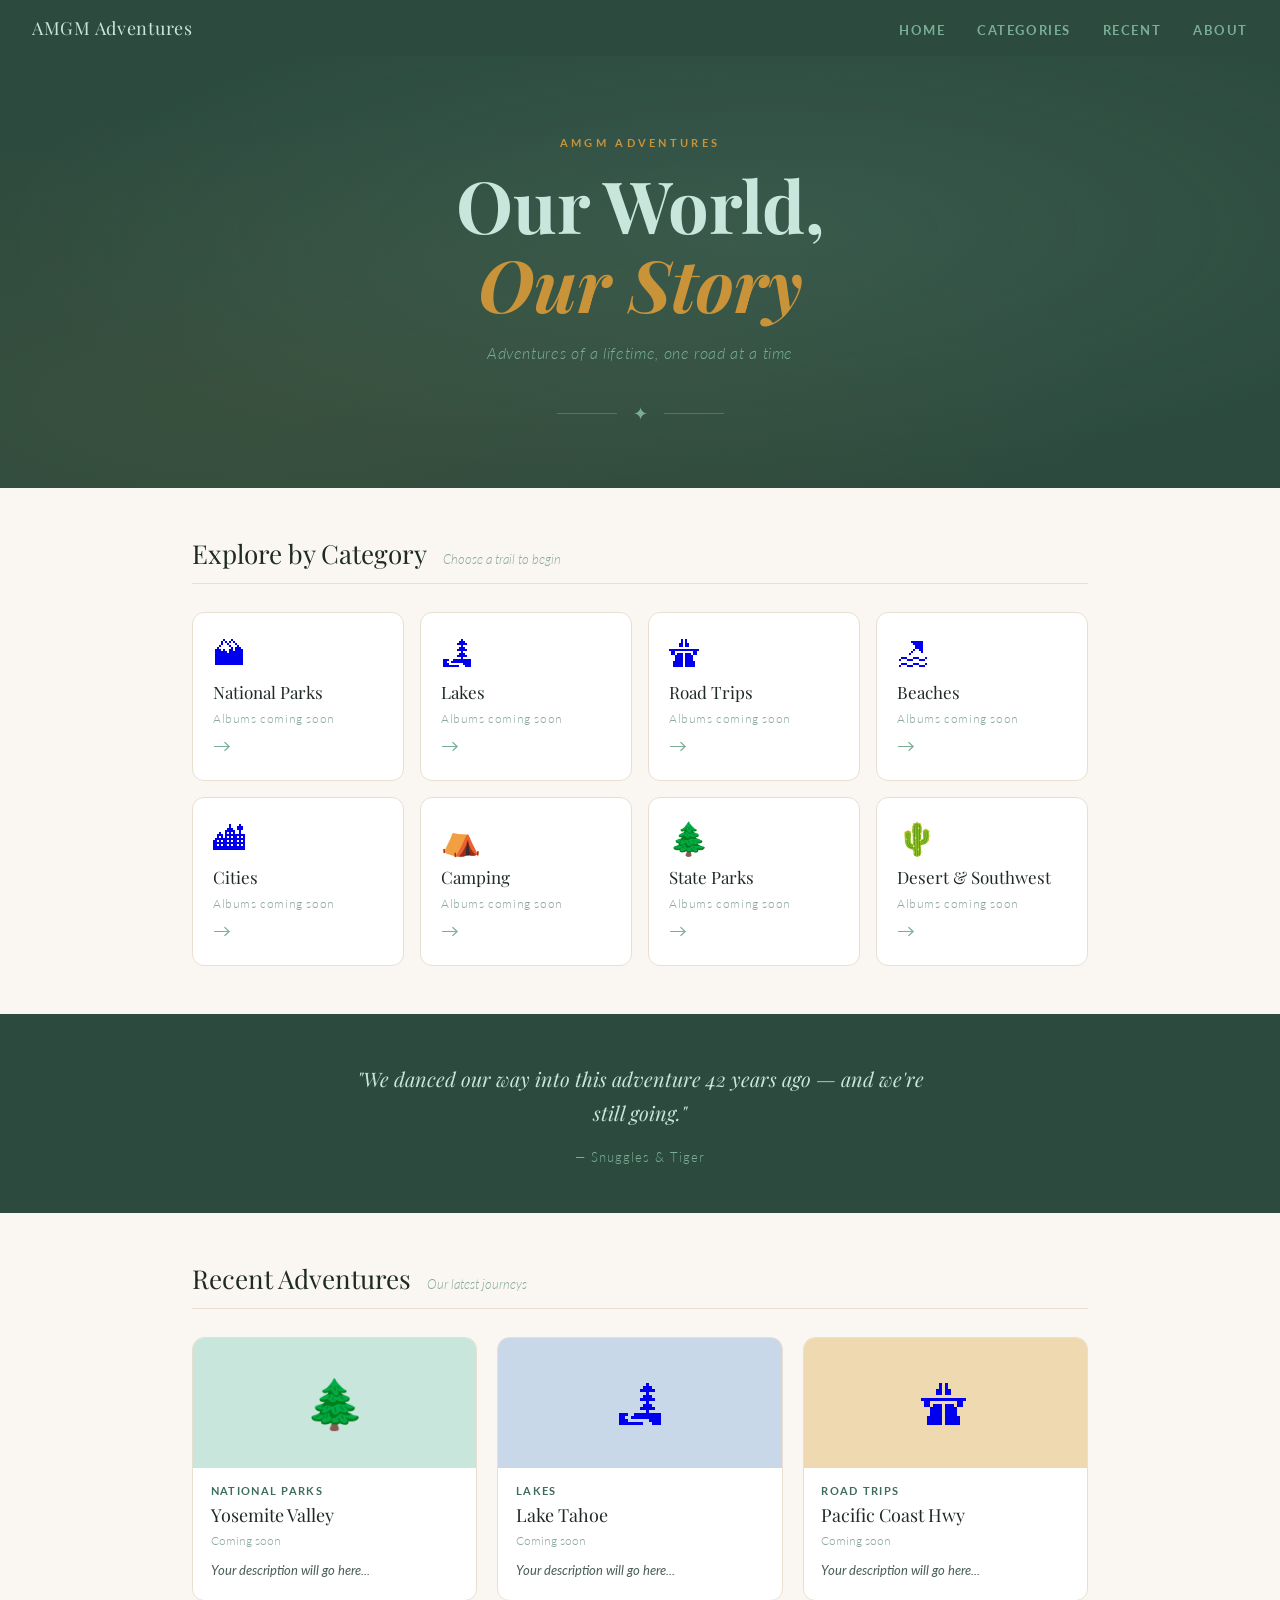
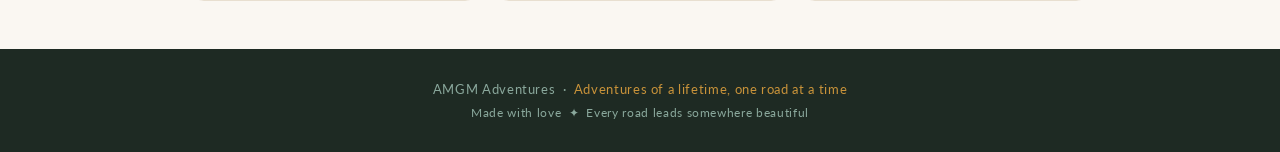
==== commit 5fd13cba: "New index.html file" ====
--- a/index.html
+++ b/index.html
@@ -27,7 +27,7 @@
       <p class="hero-eyebrow">amgm adventures</p>
       <h1 class="hero-title">Our World,<br /><em>Our Story</em></h1>
       <p class="hero-tagline">Adventures of a lifetime, one road at a time</p>
-      <div class="hero-divider">âœ¦</div>
+      <div class="hero-divider">✦</div>
     </header>
 
     <!-- CATEGORIES -->
@@ -38,71 +38,52 @@
       </div>
       <div class="category-grid">
         <a class="cat-card" href="categories/national-parks.html">
-          <span class="cat-icon">ðŸ”</span>
+          <span class="cat-icon">🏔</span>
           <span class="cat-name">National Parks</span>
           <span class="cat-count">Albums coming soon</span>
-          <span class="cat-arrow">â†’</span>
+          <span class="cat-arrow">→</span>
         </a>
-        <!--
-        <a class="cat-card" href="categories/lakes.html">
-        -->
         <a class="cat-card" href="undc.html">
-          <span class="cat-icon">ðŸž</span>
+          <span class="cat-icon">🏞</span>
           <span class="cat-name">Lakes</span>
           <span class="cat-count">Albums coming soon</span>
-          <span class="cat-arrow">â†’</span>
+          <span class="cat-arrow">→</span>
         </a>
-        <!-- <a class="cat-card" href="categories/road-trips.html"> -->
         <a class="cat-card" href="undc.html">
-          <span class="cat-icon">ðŸ›£</span>
+          <span class="cat-icon">🛣</span>
           <span class="cat-name">Road Trips</span>
           <span class="cat-count">Albums coming soon</span>
-          <span class="cat-arrow">â†’</span>
+          <span class="cat-arrow">→</span>
         </a>
-        <!--
-        <a class="cat-card" href="categories/beaches.html">
-        -->
         <a class="cat-card" href="undc.html">
-          <span class="cat-icon">ðŸ–</span>
+          <span class="cat-icon">🏖</span>
           <span class="cat-name">Beaches</span>
           <span class="cat-count">Albums coming soon</span>
-          <span class="cat-arrow">â†’</span>
+          <span class="cat-arrow">→</span>
         </a>
-        <!--
-        <a class="cat-card" href="categories/cities.html">
-        -->
         <a class="cat-card" href="undc.html">
-          <span class="cat-icon">ðŸ™</span>
+          <span class="cat-icon">🏙</span>
           <span class="cat-name">Cities</span>
           <span class="cat-count">Albums coming soon</span>
-          <span class="cat-arrow">â†’</span>
+          <span class="cat-arrow">→</span>
         </a>
-        <!--
-        <a class="cat-card" href="categories/camping.html">
-        -->
         <a class="cat-card" href="undc.html">
-          <span class="cat-icon">â›º</span>
+          <span class="cat-icon">⛺</span>
           <span class="cat-name">Camping</span>
           <span class="cat-count">Albums coming soon</span>
-          <span class="cat-arrow">â†’</span>
+          <span class="cat-arrow">→</span>
         </a>
-        <!--
-        <a class="cat-card" href="categories/state-parks.html">
-        -->
         <a class="cat-card" href="undc.html">
-          <span class="cat-icon">ðŸŒ²</span>
+          <span class="cat-icon">🌲</span>
           <span class="cat-name">State Parks</span>
           <span class="cat-count">Albums coming soon</span>
-          <span class="cat-arrow">â†’</span>
+          <span class="cat-arrow">→</span>
         </a>
-        <!--
-        <a class="cat-card" href="categories/desert-southwest.html">
-        -->
         <a class="cat-card" href="undc.html">
-          <span class="cat-icon">ðŸŒµ</span>
+          <span class="cat-icon">🌵</span>
           <span class="cat-name">Desert &amp; Southwest</span>
           <span class="cat-count">Albums coming soon</span>
-          <span class="cat-arrow">â†’</span>
+          <span class="cat-arrow">→</span>
         </a>
       </div>
     </section>
@@ -110,10 +91,10 @@
     <!-- ABOUT STRIP -->
     <div class="about-strip" id="about">
       <p>
-        "We danced our way into this adventure 42 years ago â€” and we're still
+        "We danced our way into this adventure 42 years ago — and we're still
         going."
       </p>
-      <small>â€” Snuggles &amp; Tiger</small>
+      <small>— Snuggles &amp; Tiger</small>
     </div>
 
     <!-- RECENT -->
@@ -124,7 +105,7 @@
       </div>
       <div class="recent-grid">
         <a class="recent-card" href="albums/yosemite.html">
-          <div class="recent-thumb thumb-green">ðŸŒ²</div>
+          <div class="recent-thumb thumb-green">🌲</div>
           <div class="recent-body">
             <span class="recent-cat">National Parks</span>
             <span class="recent-name">Yosemite Valley</span>
@@ -133,7 +114,7 @@
           </div>
         </a>
         <a class="recent-card" href="albums/lake-tahoe.html">
-          <div class="recent-thumb thumb-blue">ðŸž</div>
+          <div class="recent-thumb thumb-blue">🏞</div>
           <div class="recent-body">
             <span class="recent-cat">Lakes</span>
             <span class="recent-name">Lake Tahoe</span>
@@ -142,7 +123,7 @@
           </div>
         </a>
         <a class="recent-card" href="albums/pacific-coast-hwy.html">
-          <div class="recent-thumb thumb-amber">ðŸ›£</div>
+          <div class="recent-thumb thumb-amber">🛣</div>
           <div class="recent-body">
             <span class="recent-cat">Road Trips</span>
             <span class="recent-name">Pacific Coast Hwy</span>
@@ -156,12 +137,12 @@
     <!-- FOOTER -->
     <footer>
       <p>
-        AMGM Adventures &nbsp;Â·&nbsp;
+        AMGM Adventures &nbsp;·&nbsp;
         <span>Adventures of a lifetime, one road at a time</span>
       </p>
       <p style="margin-top: 0.5rem; font-size: 12px">
-        Made with love &nbsp;âœ¦&nbsp; Every road leads somewhere beautiful
+        Made with love &nbsp;✦&nbsp; Every road leads somewhere beautiful
       </p>
     </footer>
   </body>
-</html>
+</html>
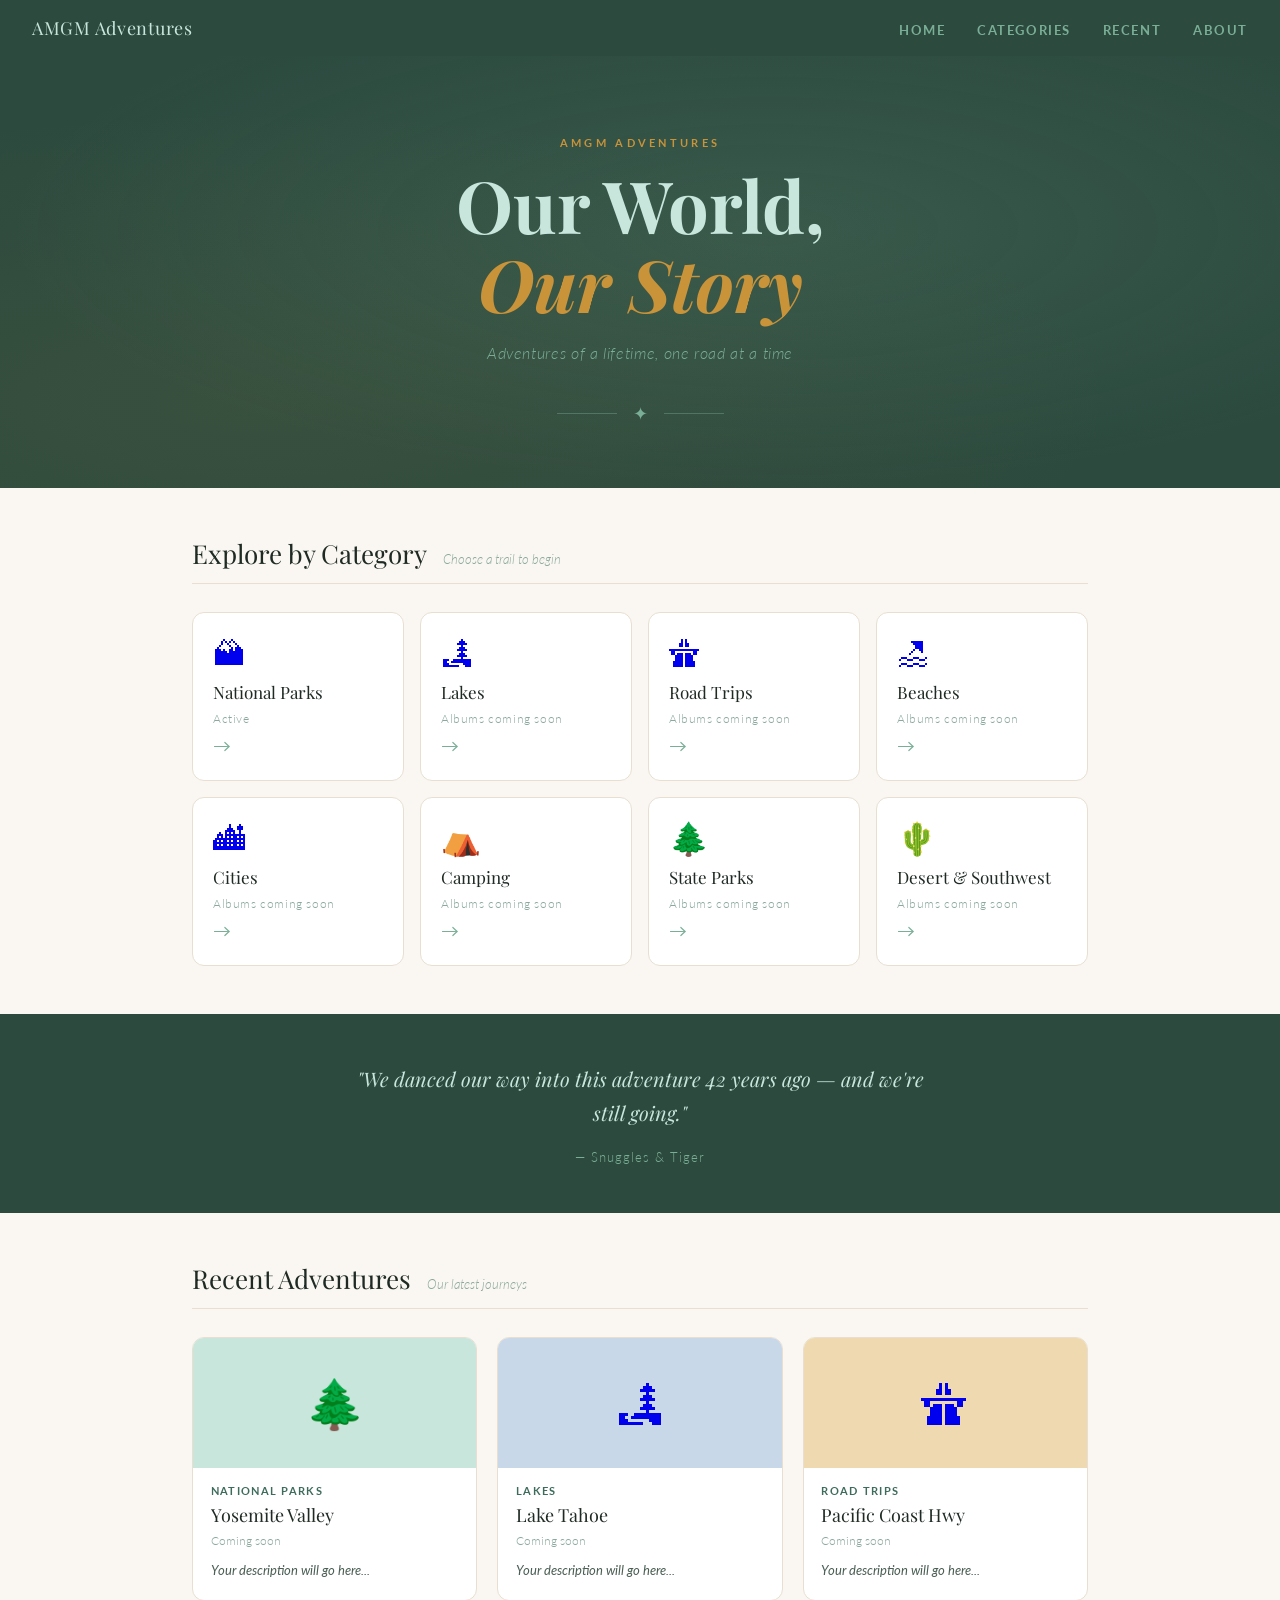
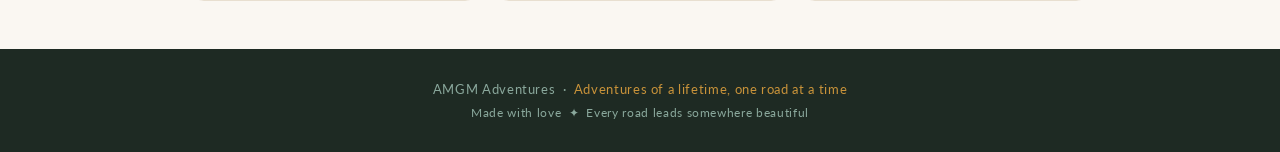
==== commit 3bad41c1: "Updated categories status for national parks" ====
--- a/index.html
+++ b/index.html
@@ -40,7 +40,7 @@
         <a class="cat-card" href="categories/national-parks.html">
           <span class="cat-icon">🏔</span>
           <span class="cat-name">National Parks</span>
-          <span class="cat-count">Albums coming soon</span>
+          <span class="cat-count">Active</span>
           <span class="cat-arrow">→</span>
         </a>
         <a class="cat-card" href="undc.html">
